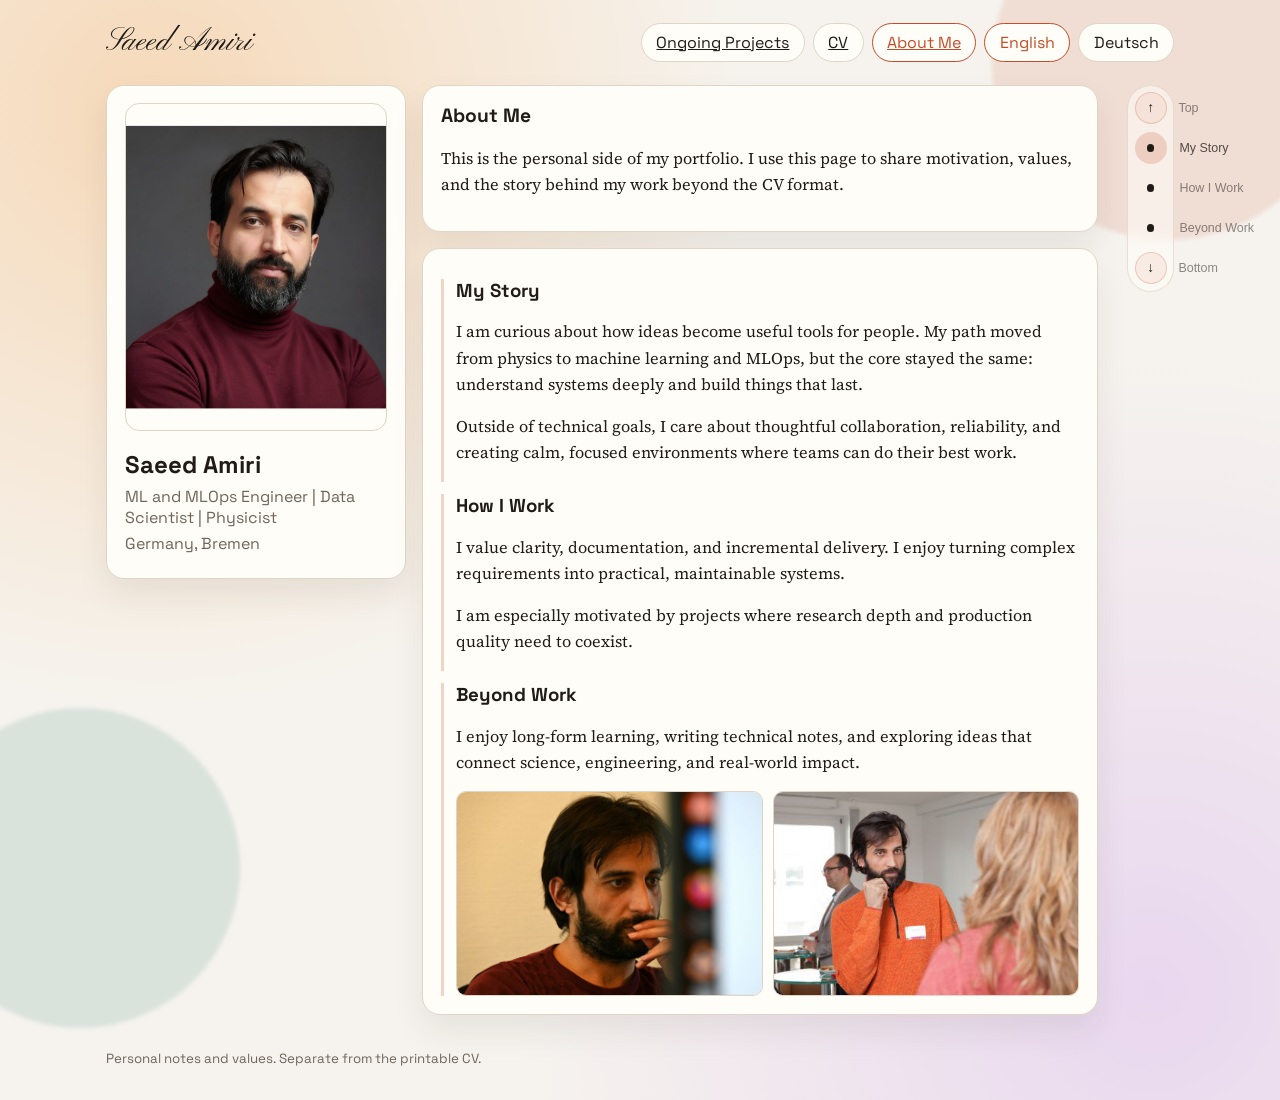
==== pages/about.html @ bfc301a3 "update all the details" ====
<!doctype html>
<html lang="en">
  <head>
    <meta charset="UTF-8" />
    <meta name="viewport" content="width=device-width, initial-scale=1.0" />
    <meta name="description" content="Personal About page for Saeed Amiri portfolio." />
    <title>Saeed Amiri | About Me</title>
    <link rel="preconnect" href="https://fonts.googleapis.com" />
    <link rel="preconnect" href="https://fonts.gstatic.com" crossorigin />
    <link
      href="https://fonts.googleapis.com/css2?family=Pinyon+Script&family=Space+Grotesk:wght@400;500;700&family=Source+Serif+4:opsz,wght@8..60,400;8..60,600&display=swap"
      rel="stylesheet"
    />
    <link rel="stylesheet" href="../styles/main.css?v=20260406-1" />
    <style>
      #brandName {
        font-family: "Pinyon Script", "Brush Script MT", cursive !important;
        font-size: 2rem !important;
        font-weight: 400 !important;
        letter-spacing: 0.01em !important;
      }
    </style>
  </head>
  <body>
    <div class="bg-shape bg-shape-1" aria-hidden="true"></div>
    <div class="bg-shape bg-shape-2" aria-hidden="true"></div>

    <header class="topbar">
      <div class="brand" id="brandName">Saeed Amiri</div>
      <nav class="controls" aria-label="Language and actions">
        <a class="chip" href="projects.html">Ongoing Projects</a>
        <a class="chip" href="../index.html">CV</a>
        <a class="chip active" href="about.html" id="aboutTab">About Me</a>
        <button class="chip" id="langEn" type="button">English</button>
        <button class="chip" id="langDe" type="button">Deutsch</button>
      </nav>
    </header>

    <main class="layout">
      <aside class="profile-card reveal">
        <img
          id="aboutProfilePhoto"
          src="../assets/profile-placeholder.svg?v=20260404-1"
          alt="Profile photo"
          class="profile-photo"
        />
        <h1 id="aboutName">Saeed Amiri</h1>
        <p id="aboutHeadline" class="headline"></p>
        <p id="aboutLocation" class="meta"></p>
      </aside>

      <section class="content reveal" id="aboutContentRoot">
        <section class="panel">
          <h2 id="aboutTitle">About Me</h2>
          <p id="aboutIntro"></p>
        </section>

        <section class="panel" id="aboutSections"></section>
      </section>

      <aside class="section-rail" aria-label="About section navigation">
        <ul id="aboutRailList"></ul>
      </aside>
    </main>

    <footer class="footer">
      <small id="aboutFooter"></small>
    </footer>

    <script type="module" src="../scripts/about.js"></script>
  </body>
</html>
---- styles/main.css ----
/* What: Global design tokens. Why: centralize theme values for consistent styling and quick future edits. */
:root {
  --bg: #f6f3ee;
  --paper: #fffdf8;
  --text: #1f1b16;
  --muted: #6f655b;
  --accent: #c44c28;
  --accent-soft: #f2d3c8;
  --line: #dfd4c5;
  --shadow: 0 16px 32px rgba(45, 32, 20, 0.08);
}

/* What: Universal sizing model. Why: keep width/height calculations predictable across all elements. */
* {
  box-sizing: border-box;
}

/* What: Base page look and typography. Why: establish overall visual identity and layered background atmosphere. */
body {
  margin: 0;
  min-height: 100vh;
  color: var(--text);
  font-family: "Space Grotesk", sans-serif;
  background:
    radial-gradient(circle at 12% 10%, #f6d9b9 0%, transparent 40%),
    radial-gradient(circle at 90% 90%, #e9d7ef 0%, transparent 42%),
    var(--bg);
}

/* What: Shared decorative blob behavior. Why: keep background accents fixed and behind content. */
.bg-shape {
  position: fixed;
  border-radius: 999px;
  z-index: -1;
  filter: blur(2px);
}

/* What: Top-right accent blob. Why: add warm visual depth without distracting from content. */
.bg-shape-1 {
  width: 22rem;
  height: 22rem;
  top: -7rem;
  right: -4rem;
  background: rgba(196, 76, 40, 0.13);
}

/* What: Bottom-left accent blob. Why: balance composition and avoid a flat page background. */
.bg-shape-2 {
  width: 20rem;
  height: 20rem;
  bottom: -8rem;
  left: -5rem;
  background: rgba(24, 119, 95, 0.13);
}

/* What: Header container layout. Why: align brand and action controls with consistent max width. */
.topbar {
  max-width: 1100px;
  margin: 1.4rem auto;
  padding: 0 1rem;
  display: flex;
  align-items: center;
  justify-content: space-between;
}

/* What: Brand text emphasis. Why: strengthen personal identity at first glance. */
.brand {
  font-family: "Pinyon Script", "Brush Script MT", cursive;
  font-size: 2rem;
  font-weight: 400;
  letter-spacing: 0.01em;
}

#brandName {
  font-family: "Pinyon Script", "Brush Script MT", cursive !important;
  font-size: 2rem;
  font-weight: 400;
  letter-spacing: 0.01em !important;
}

/* What: Action controls row. Why: keep language and PDF buttons organized and wrap safely on small widths. */
.controls {
  display: flex;
  gap: 0.5rem;
  flex-wrap: wrap;
}

/* What: Base style for pill buttons. Why: provide a clean reusable control component. */
.chip {
  border: 1px solid var(--line);
  background: var(--paper);
  color: var(--text);
  border-radius: 999px;
  padding: 0.5rem 0.9rem;
  cursor: pointer;
  font: inherit;
}

/* What: Active language state. Why: clearly show which locale is currently selected. */
.chip.active {
  border-color: var(--accent);
  color: var(--accent);
}

/* What: Primary call-to-action variant. Why: make PDF button visually stronger than secondary controls. */
.chip.accent {
  background: var(--accent);
  color: #fff;
  border-color: var(--accent);
}

/* What: Main two-column page grid. Why: separate profile sidebar and content for fast scanning. */
.layout {
  max-width: 1100px;
  margin: 0 auto;
  padding: 0 1rem 2rem;
  display: grid;
  grid-template-columns: 300px minmax(0, 1fr) 60px;
  gap: 1rem;
  align-items: start;
}

/* What: Shared card shell for sidebar and sections. Why: enforce one visual system for all panels. */
.profile-card,
.panel {
  background: var(--paper);
  border: 1px solid var(--line);
  border-radius: 18px;
  box-shadow: var(--shadow);
}

/* What: Sidebar profile card behavior. Why: keep key identity/contact info visible while scrolling. */
.profile-card {
  padding: 1.1rem;
  position: sticky;
  top: 1rem;
  height: fit-content;
}

/* What: Profile image sizing and framing. Why: keep portrait clean and aligned with card style. */
.profile-photo {
  width: 100%;
  border-radius: 14px;
  border: 1px solid var(--line);
}

/* What: Main name heading scale. Why: give clear visual priority to the person name. */
h1 {
  margin: 0.8rem 0 0.2rem;
  font-size: 1.5rem;
}

/* What: Section heading scale. Why: keep hierarchy clear between page title and section titles. */
h2 {
  margin: 0;
  font-size: 1.2rem;
}

/* What: Supporting text style for subtitle/location. Why: reduce visual weight of secondary metadata. */
.headline,
.meta {
  margin: 0.35rem 0;
  color: var(--muted);
}

/* What: Contact link styling. Why: keep links readable while preserving a clean card appearance. */
.contact-link {
  display: block;
  margin: 0.45rem 0;
  color: var(--text);
  text-decoration: none;
}

/* What: Hover affordance for links. Why: provide clear interactivity feedback. */
.contact-link:hover {
  text-decoration: underline;
}

/* What: Section stack container. Why: maintain consistent vertical spacing between CV blocks. */
.content {
  display: grid;
  gap: 1rem;
}

/* What: Inner spacing for every panel. Why: keep text readable and balanced within cards. */
.panel {
  padding: 1.1rem;
}

/* What: Section heading layout helper. Why: align title with detail trigger button for popup actions. */
.section-heading-row {
  display: flex;
  align-items: center;
  justify-content: space-between;
  gap: 0.6rem;
}

/* What: Small detail-action button. Why: open richer section context without crowding the main section body. */
.detail-trigger {
  border: 1px solid var(--line);
  background: #fff;
  border-radius: 999px;
  padding: 0.25rem 0.6rem;
  color: var(--muted);
  font: inherit;
  font-size: 0.82rem;
  cursor: pointer;
}

.detail-trigger:hover {
  border-color: var(--accent);
  color: var(--accent);
}

/* What: Body text typography rules. Why: improve long-text readability with serif and line height. */
.panel p,
.timeline p {
  font-family: "Source Serif 4", serif;
  font-size: 1.02rem;
  line-height: 1.6;
}

#bioText {
  text-align: justify;
}

/* What: Horizontal group for featured links. Why: keep key links compact and responsive. */
.quick-links {
  display: flex;
  flex-wrap: wrap;
  gap: 0.7rem;
  margin-top: 0.8rem;
}

/* What: Visual style for thesis/MLOps links. Why: make important links distinct from plain text. */
.action-link {
  text-decoration: none;
  color: var(--accent);
  border: 1px solid var(--accent-soft);
  background: #fff;
  border-radius: 12px;
  padding: 0.55rem 0.8rem;
}

/* What: Timeline container spacing. Why: structure experience/education entries with consistent rhythm. */
.timeline {
  display: grid;
  gap: 0.8rem;
  margin-top: 0.8rem;
}

/* What: Individual timeline item marker. Why: create a simple visual timeline cue. */
.timeline-item {
  border-left: 3px solid var(--accent-soft);
  padding-left: 0.8rem;
}

/* What: Timeline item heading reset. Why: prevent default margins from breaking card spacing. */
.timeline-item h3 {
  margin: 0;
}

.timeline-role,
.timeline-org {
  display: block;
  font-size: calc(1em - 4px);
}

.timeline-org {
  font-weight: 500;
}

.timeline-heading-row {
  display: flex;
  align-items: center;
  justify-content: space-between;
  gap: 0.6rem;
}

/* What: Timeline period text style. Why: keep dates readable but visually secondary. */
.timeline-item .period {
  font-size: 0.9rem;
  color: var(--muted);
}

/* What: Responsive certifications grid. Why: adapt card count to available width automatically. */
.cert-grid {
  display: grid;
  grid-template-columns: repeat(auto-fit, minmax(180px, 1fr));
  gap: 0.8rem;
  margin-top: 0.8rem;
}

/* What: Certification card shell. Why: frame each certificate preview consistently. */
.cert-card {
  border: 1px solid var(--line);
  border-radius: 12px;
  overflow: hidden;
  background: #fff;
}

/* What: Certificate image constraints. Why: keep grid uniform and avoid layout shift. */
.cert-card img {
  width: 100%;
  height: 130px;
  object-fit: cover;
  display: block;
}

/* What: Certificate link text area. Why: make title/click target easy to use. */
.cert-card a {
  display: block;
  padding: 0.65rem;
  text-decoration: none;
  color: var(--text);
}

/* What: Skills chip layout. Why: make skills compact and clickable for evidence drill-down. */
.skills-list {
  display: flex;
  flex-wrap: wrap;
  gap: 0.55rem;
  margin-top: 0.8rem;
}

.skills-cv-list {
  display: grid;
  gap: 0.75rem;
  width: 100%;
}

.skills-cv-row {
  border-left: 3px solid var(--accent-soft);
  padding-left: 0.75rem;
}

.skills-cv-title {
  margin: 0;
  font-size: 0.98rem;
}

.skills-cv-text {
  margin: 0.25rem 0 0;
}

.skill-chip {
  border: 1px solid var(--line);
  background: #fff;
  color: var(--text);
  border-radius: 999px;
  padding: 0.45rem 0.75rem;
  font: inherit;
  cursor: pointer;
}

.skill-chip:hover {
  border-color: var(--accent);
  color: var(--accent);
}

/* What: Right-side section rail container. Why: provide always-available section shortcuts with soft visual presence. */
.section-rail {
  grid-column: 3;
  grid-row: 1;
  position: sticky;
  top: 1rem;
  align-self: start;
  justify-self: end;
}

.section-rail ul {
  list-style: none;
  margin: 0;
  padding: 0.4rem;
  display: grid;
  gap: 0.5rem;
  border: 1px solid rgba(223, 212, 197, 0.7);
  border-radius: 999px;
  background: rgba(255, 253, 248, 0.55);
  -webkit-backdrop-filter: blur(6px);
  backdrop-filter: blur(6px);
}

.rail-link {
  border: 0;
  background: transparent;
  color: var(--text);
  cursor: pointer;
  position: relative;
  display: grid;
  place-items: center;
  width: 2rem;
  height: 2rem;
  overflow: visible;
  border-radius: 999px;
  transition: opacity 180ms ease, background-color 180ms ease, transform 180ms ease;
}

.rail-link:hover {
  background: rgba(196, 76, 40, 0.14);
  transform: translateX(-1px);
}

.rail-link.active {
  background: rgba(196, 76, 40, 0.2);
}

.rail-dot {
  width: 0.46rem;
  height: 0.46rem;
  border-radius: 999px;
  background: currentColor;
}

.rail-glyph {
  font-size: 0.85rem;
  line-height: 1;
  font-weight: 700;
}

.rail-link-edge {
  border: 1px solid rgba(196, 76, 40, 0.22);
  background: rgba(196, 76, 40, 0.08);
}

.rail-label {
  position: absolute;
  left: calc(100% + 0.55rem);
  top: 50%;
  transform: translateY(-50%);
  white-space: nowrap;
  font-size: 0.78rem;
  color: var(--text);
  background: transparent;
  border-radius: 999px;
  padding: 0.1rem 0.25rem;
  opacity: 0.5;
  visibility: visible;
  pointer-events: auto;
  cursor: pointer;
  transition: opacity 150ms ease, transform 150ms ease;
}

.rail-link.active .rail-label {
  opacity: 0.75;
}

.rail-link:hover .rail-label,
.rail-link:focus-visible .rail-label {
  opacity: 1;
  transform: translateY(-50%);
}

/* What: Shared hidden utility. Why: toggle modal visibility without DOM removal. */
.hidden {
  display: none;
}

/* What: Backdrop for detail modal. Why: focus user attention on deep-dive content. */
.modal-backdrop {
  position: fixed;
  inset: 0;
  z-index: 20;
  background: rgba(20, 16, 12, 0.45);
  display: grid;
  place-items: center;
  padding: 1rem;
}

.modal-backdrop.hidden {
  display: none;
}

.detail-modal {
  width: min(980px, 100%);
  max-height: 92vh;
  overflow: auto;
  background: var(--paper);
  border: 1px solid var(--line);
  border-radius: 16px;
  box-shadow: var(--shadow);
  padding: 1rem;
  position: relative;
}

.modal-close {
  position: absolute;
  top: 0.8rem;
  right: 0.8rem;
  border: 1px solid var(--line);
  background: #fff;
  color: var(--muted);
  border-radius: 999px;
  width: 2rem;
  height: 2rem;
  cursor: pointer;
}

.modal-close:hover {
  color: var(--accent);
  border-color: var(--accent);
}

#detailModalTitle {
  margin: 0 2.2rem 0.7rem 0;
}

/* A modal image gives a user the ability to display a larger version of an image */
.modal-images {
  display: grid;
  grid-template-columns: repeat(auto-fit, minmax(220px, 1fr));
  gap: 0.65rem;
  margin-top: 0.9rem;
}

.modal-images img {
  width: 100%;
  height: auto;
  max-height: 30vh;
  object-fit: contain;
  border-radius: 10px;
  border: 1px solid var(--line);
  display: block;
  cursor: zoom-in;
}

.image-lightbox-backdrop {
  position: fixed;
  inset: 0;
  z-index: 30;
  background: rgba(12, 10, 8, 0.78);
  display: grid;
  place-items: center;
  padding: 1rem;
}

.image-lightbox-backdrop.hidden {
  display: none;
}

.image-lightbox {
  position: relative;
  width: min(1200px, 96vw);
  max-height: 92vh;
  display: grid;
  place-items: center;
}

.image-lightbox-caption {
  position: absolute;
  left: 0;
  right: 3.2rem;
  bottom: calc(100% + 0.45rem);
  margin: 0;
  padding: 0.42rem 0.65rem;
  text-align: center;
  border-radius: 10px;
  background: rgba(12, 10, 8, 0.66);
  color: #fff;
  font-size: 0.98rem;
  line-height: 1.35;
  z-index: 1;
  pointer-events: none;
}

.image-lightbox img {
  max-width: 100%;
  max-height: 90vh;
  width: auto;
  height: auto;
  object-fit: contain;
  border-radius: 12px;
  border: 1px solid rgba(255, 255, 255, 0.28);
  background: rgba(0, 0, 0, 0.2);
}

.image-lightbox-close {
  position: absolute;
  top: 0.55rem;
  right: 0.55rem;
  border: 1px solid rgba(255, 255, 255, 0.45);
  background: rgba(12, 10, 8, 0.8);
  color: #fff;
  border-radius: 999px;
  width: 2rem;
  height: 2rem;
  cursor: pointer;
}

.image-lightbox-close:hover {
  border-color: #fff;
}

.modal-links {
  display: grid;
  gap: 0.45rem;
  margin-top: 0.9rem;
}

.modal-links a {
  color: var(--accent);
  text-decoration: none;
}

.modal-links a:hover {
  text-decoration: underline;
}

.modal-body {
  margin-top: 0.75rem;
  display: grid;
  gap: 0.5rem;
}

.modal-body p {
  margin: 0;
}

/* What: Footer width and tone. Why: align with page grid while keeping low emphasis. */
.footer {
  max-width: 1100px;
  margin: 0 auto 2rem;
  padding: 0 1rem;
  color: var(--muted);
}

/* What: Entry animation hook. Why: add subtle perceived polish during page load. */
.reveal {
  animation: revealUp 540ms ease both;
}

/* What: Upward fade keyframes. Why: provide gentle motion without being distracting. */
@keyframes revealUp {
  from {
    opacity: 0;
    transform: translateY(16px);
  }
  to {
    opacity: 1;
    transform: translateY(0);
  }
}

/* What: Tablet/mobile layout adjustments. Why: collapse to one column for narrow screens. */
@media (max-width: 900px) {
  /* What: Single-column content flow. Why: improve readability and avoid cramped sidebars on mobile. */
  .layout {
    grid-template-columns: 1fr;
  }

  /* What: Disable sticky sidebar on small screens. Why: prevent awkward scroll behavior on mobile. */
  .profile-card {
    position: static;
  }

  .section-rail {
    display: none;
  }
}

/* What: Print-specific styles for PDF export. Why: produce a clean CV document without UI chrome. */
@media print {
  /* Keep print output visually close to the on-screen design. */
  body {
    background: var(--bg);
    -webkit-print-color-adjust: exact;
    print-color-adjust: exact;
  }

  /* Hide UI/navigation and interactive overlays in print. */
  .bg-shape,
  .topbar,
  .controls,
  .footer,
  .section-rail,
  .detail-trigger,
  .modal-backdrop,
  .image-lightbox-backdrop {
    display: none;
  }

  /* Use a compact two-column print layout to keep profile and first sections on page one. */
  .layout {
    grid-template-columns: 220px minmax(0, 1fr);
    max-width: none;
    padding: 0;
    gap: 0.6rem;
    align-items: start;
  }

  .profile-card {
    position: static;
    top: auto;
    padding: 0.75rem;
    break-inside: avoid;
  }

  .profile-photo {
    max-height: 180px;
    width: 100%;
    object-fit: cover;
  }

  .content {
    gap: 0.6rem;
  }

  .panel {
    break-inside: auto;
  }

  .timeline-item {
    break-inside: avoid;
  }

  /* Remove certifications from print output. */
  #certSection {
    display: none;
  }
}
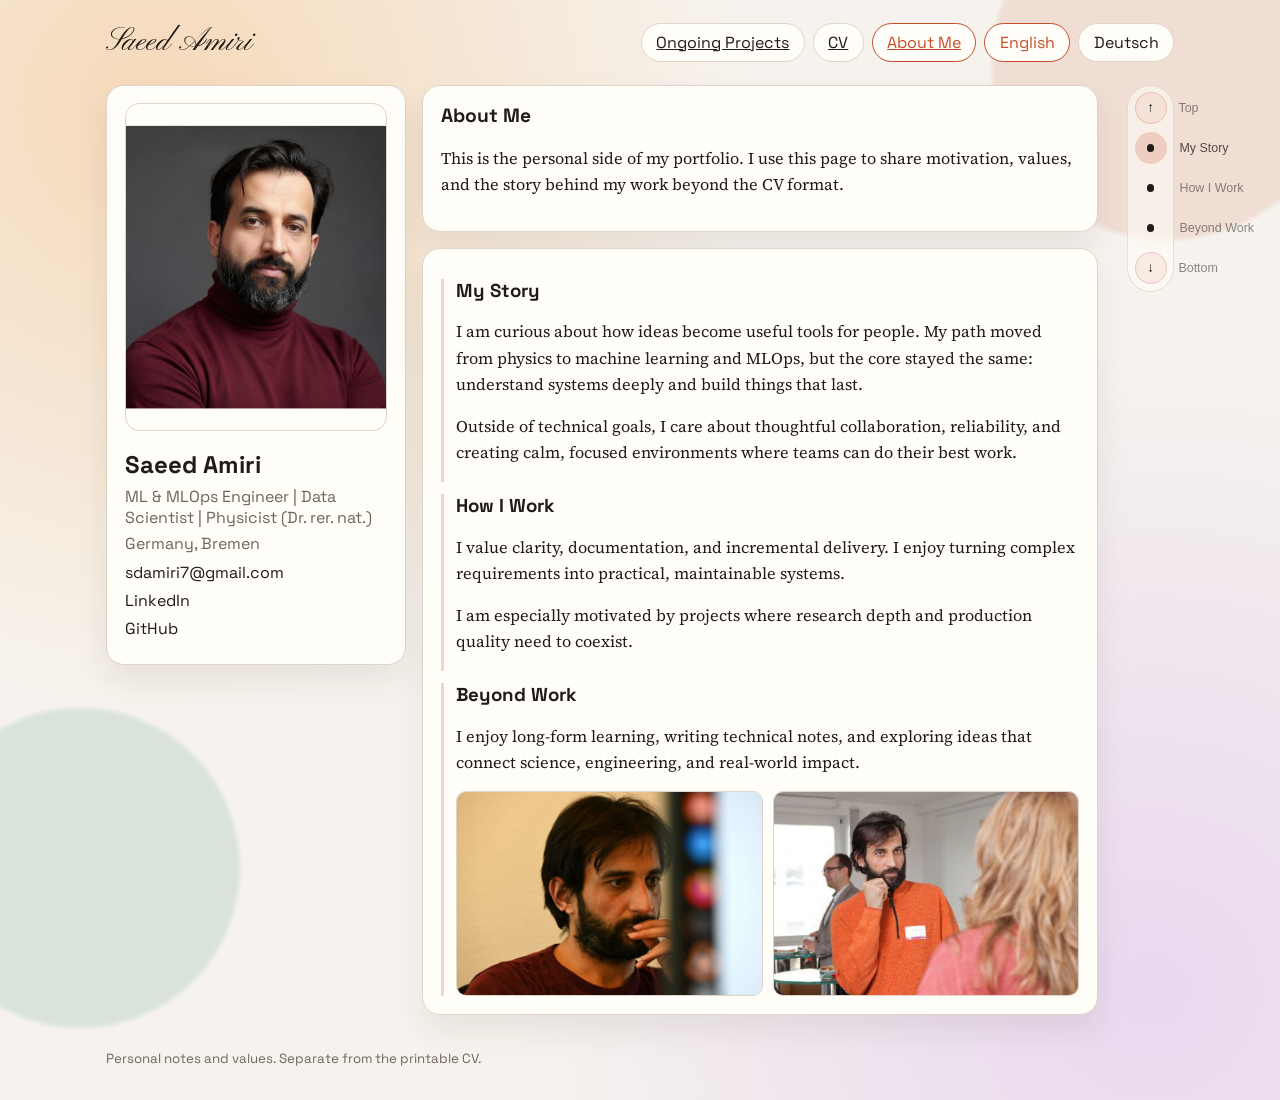
==== commit c1cec35d: "unify the titles and links" ====
--- a/pages/about.html
+++ b/pages/about.html
@@ -47,6 +47,9 @@
         <h1 id="aboutName">Saeed Amiri</h1>
         <p id="aboutHeadline" class="headline"></p>
         <p id="aboutLocation" class="meta"></p>
+        <a id="aboutContactEmail" class="contact-link" href="#">email@example.com</a>
+        <a id="aboutLinkedin" class="contact-link" href="#" target="_blank" rel="noopener noreferrer">LinkedIn</a>
+        <a id="aboutGithub" class="contact-link" href="#" target="_blank" rel="noopener noreferrer">GitHub</a>
       </aside>
 
       <section class="content reveal" id="aboutContentRoot">
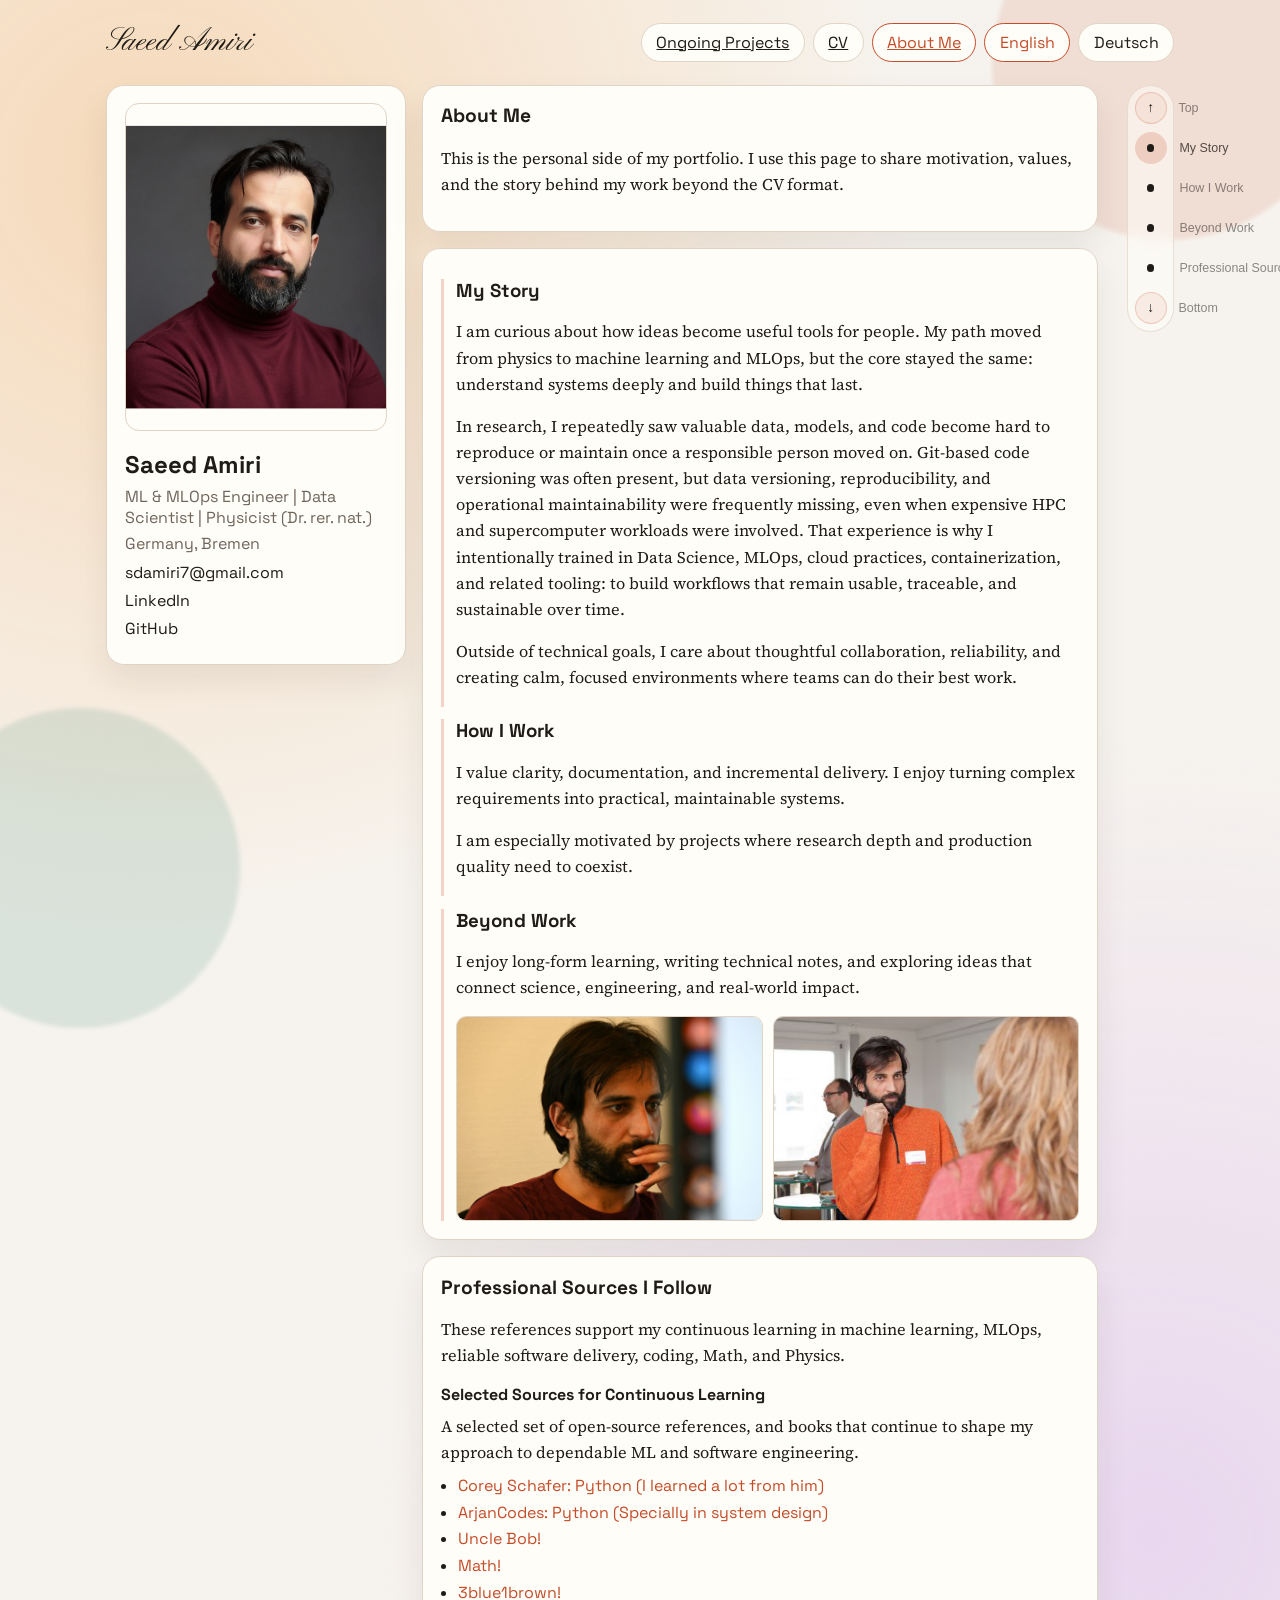
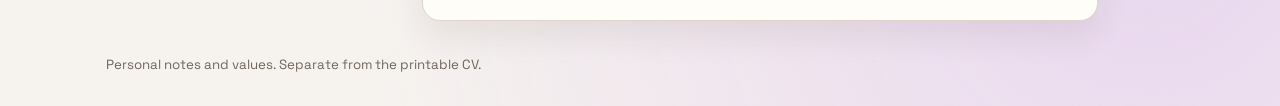
==== commit 7a4febf3: "add some of the sources" ====
--- a/pages/about.html
+++ b/pages/about.html
@@ -59,6 +59,12 @@
         </section>
 
         <section class="panel" id="aboutSections"></section>
+
+        <section class="panel" id="aboutResourcesPanel" hidden>
+          <h2 id="aboutResourcesTitle"></h2>
+          <p id="aboutResourcesIntro"></p>
+          <div id="aboutResourcesContent"></div>
+        </section>
       </section>
 
       <aside class="section-rail" aria-label="About section navigation">
--- a/styles/main.css
+++ b/styles/main.css
@@ -522,6 +522,39 @@
   border: 1px solid var(--line);
   display: block;
   cursor: zoom-in;
+}
+
+.about-resource-block {
+  margin-top: 1rem;
+}
+
+.about-resource-block h4 {
+  margin: 0;
+  font-size: 1rem;
+}
+
+.about-resource-block p {
+  margin: 0.45rem 0 0;
+}
+
+.about-resource-list {
+  margin: 0.65rem 0 0;
+  padding-left: 1.1rem;
+  display: grid;
+  gap: 0.35rem;
+}
+
+.about-resource-list a {
+  color: var(--accent);
+  text-decoration: none;
+}
+
+.about-resource-list a:hover {
+  text-decoration: underline;
+}
+
+.about-resource-note {
+  color: var(--muted);
 }
 
 .image-lightbox-backdrop {
@@ -616,6 +649,43 @@
   margin: 0;
 }
 
+.modal-tabs {
+  margin-top: 0.9rem;
+}
+
+.modal-tab-list {
+  display: flex;
+  flex-wrap: wrap;
+  gap: 0.5rem;
+  margin-bottom: 0.7rem;
+}
+
+.modal-tab-button {
+  border: 1px solid var(--line);
+  background: #fff;
+  color: var(--muted);
+  border-radius: 999px;
+  padding: 0.35rem 0.7rem;
+  font: inherit;
+  cursor: pointer;
+}
+
+.modal-tab-button[aria-selected="true"] {
+  border-color: var(--accent);
+  color: var(--accent);
+  background: color-mix(in srgb, var(--accent) 8%, #fff);
+}
+
+.modal-tab-button:focus-visible {
+  outline: 2px solid var(--accent-soft);
+  outline-offset: 2px;
+}
+
+.modal-tab-panel {
+  border-top: 1px solid var(--line);
+  padding-top: 0.25rem;
+}
+
 /* What: Footer width and tone. Why: align with page grid while keeping low emphasis. */
 .footer {
   max-width: 1100px;
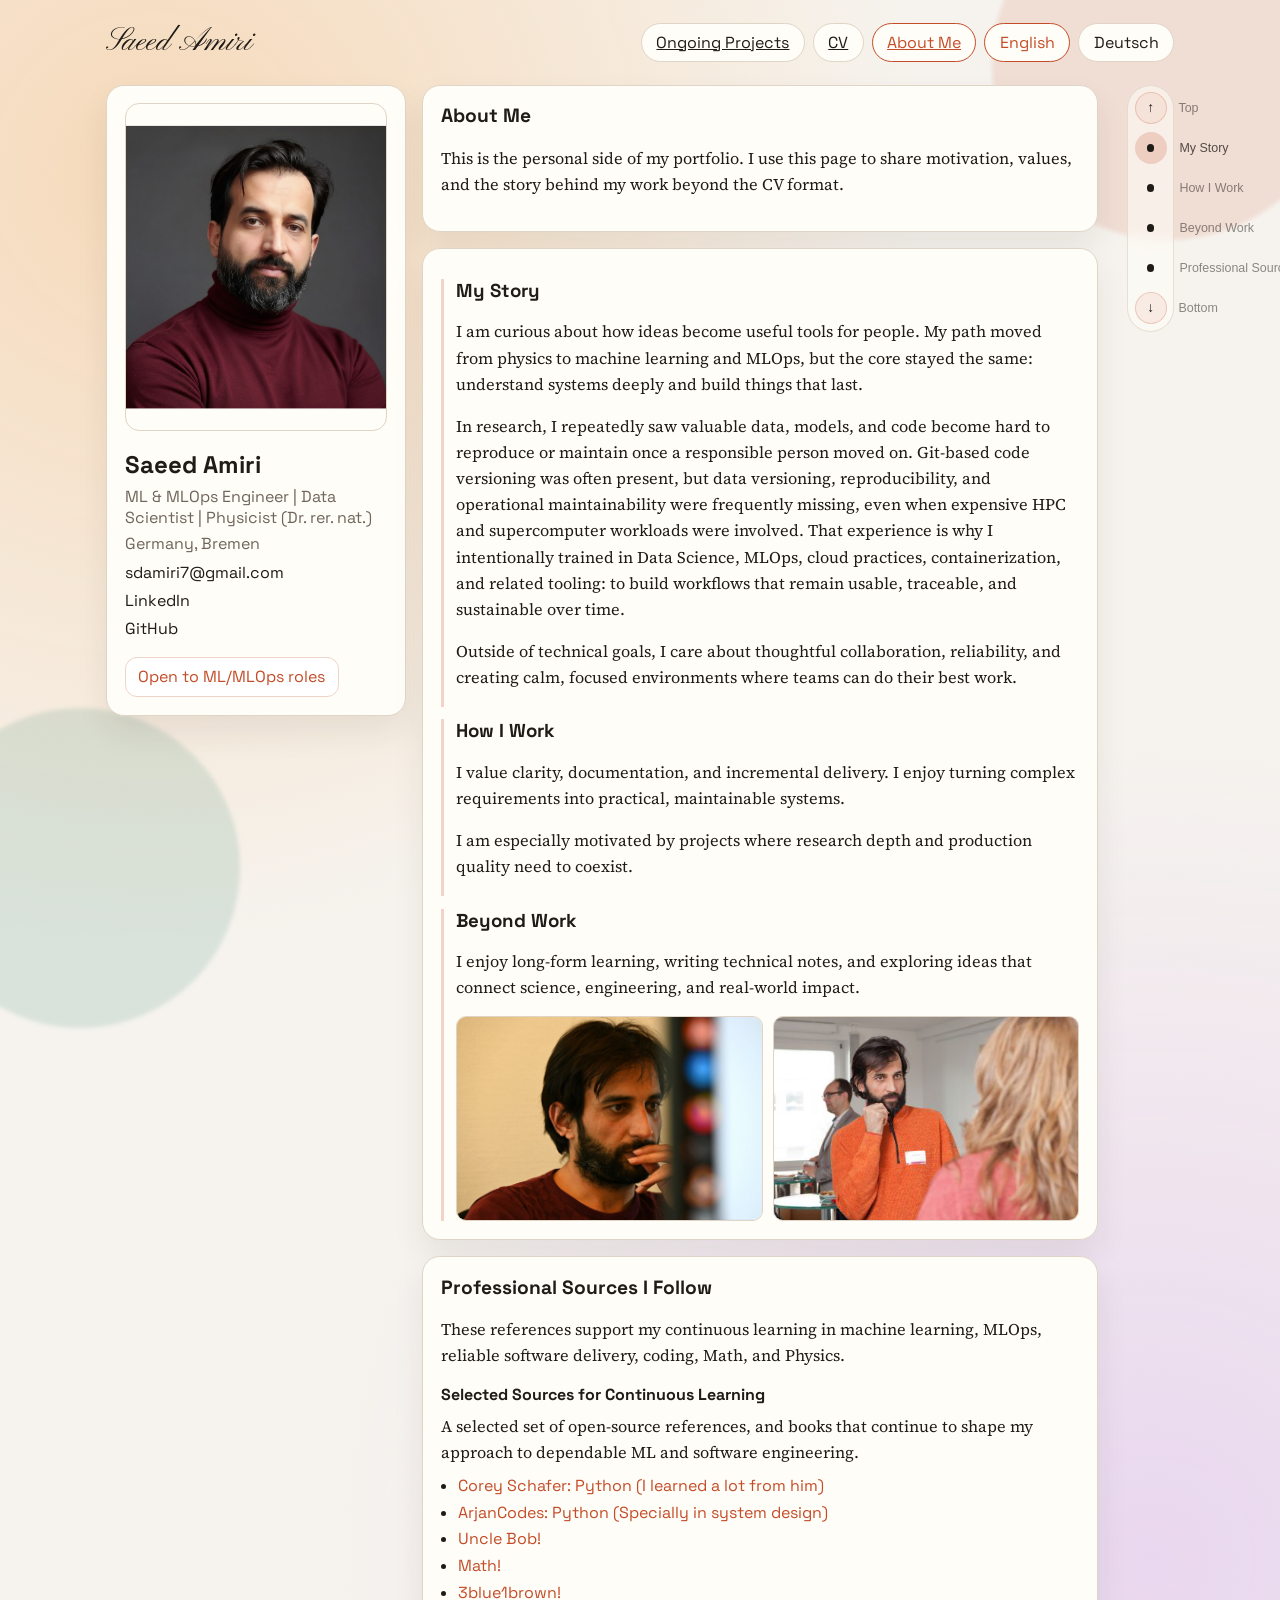
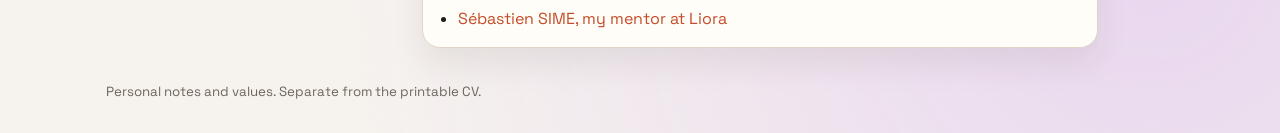
==== commit 63b49f76: "Polish portfolio content, CTA modals, and bilingual updates" ====
--- a/pages/about.html
+++ b/pages/about.html
@@ -50,6 +50,7 @@
         <a id="aboutContactEmail" class="contact-link" href="#">email@example.com</a>
         <a id="aboutLinkedin" class="contact-link" href="#" target="_blank" rel="noopener noreferrer">LinkedIn</a>
         <a id="aboutGithub" class="contact-link" href="#" target="_blank" rel="noopener noreferrer">GitHub</a>
+        <a id="aboutOpenToWorkLink" class="action-link profile-cta" href="mailto:sdamiri7@gmail.com?subject=ML%2FMLOps%20Role%20Opportunity">Open to ML/MLOps roles</a>
       </aside>
 
       <section class="content reveal" id="aboutContentRoot">
@@ -76,6 +77,22 @@
       <small id="aboutFooter"></small>
     </footer>
 
+    <div class="modal-backdrop hidden" id="detailModalBackdrop" aria-hidden="true">
+      <div class="detail-modal" id="detailModal" role="dialog" aria-modal="true" aria-labelledby="detailModalTitle">
+        <button class="modal-close" id="detailModalClose" type="button" aria-label="Close detail view">x</button>
+        <h3 id="detailModalTitle"></h3>
+        <div id="detailModalContent"></div>
+      </div>
+    </div>
+
+    <div class="image-lightbox-backdrop hidden" id="imageLightboxBackdrop" aria-hidden="true">
+      <div class="image-lightbox" id="imageLightbox" role="dialog" aria-modal="true" aria-label="Expanded image view">
+        <p class="image-lightbox-caption hidden" id="imageLightboxCaption"></p>
+        <button class="image-lightbox-close" id="imageLightboxClose" type="button" aria-label="Close image view">x</button>
+        <img id="imageLightboxImg" src="" alt="Expanded detail image" />
+      </div>
+    </div>
+
     <script type="module" src="../scripts/about.js"></script>
   </body>
 </html>
--- a/styles/main.css
+++ b/styles/main.css
@@ -221,7 +221,7 @@
 }
 
 #bioText {
-  text-align: justify;
+  text-align: left;
 }
 
 /* What: Horizontal group for featured links. Why: keep key links compact and responsive. */
@@ -240,6 +240,11 @@
   background: #fff;
   border-radius: 12px;
   padding: 0.55rem 0.8rem;
+}
+
+.profile-cta {
+  display: inline-flex;
+  margin-top: 0.65rem;
 }
 
 /* What: Timeline container spacing. Why: structure experience/education entries with consistent rhythm. */
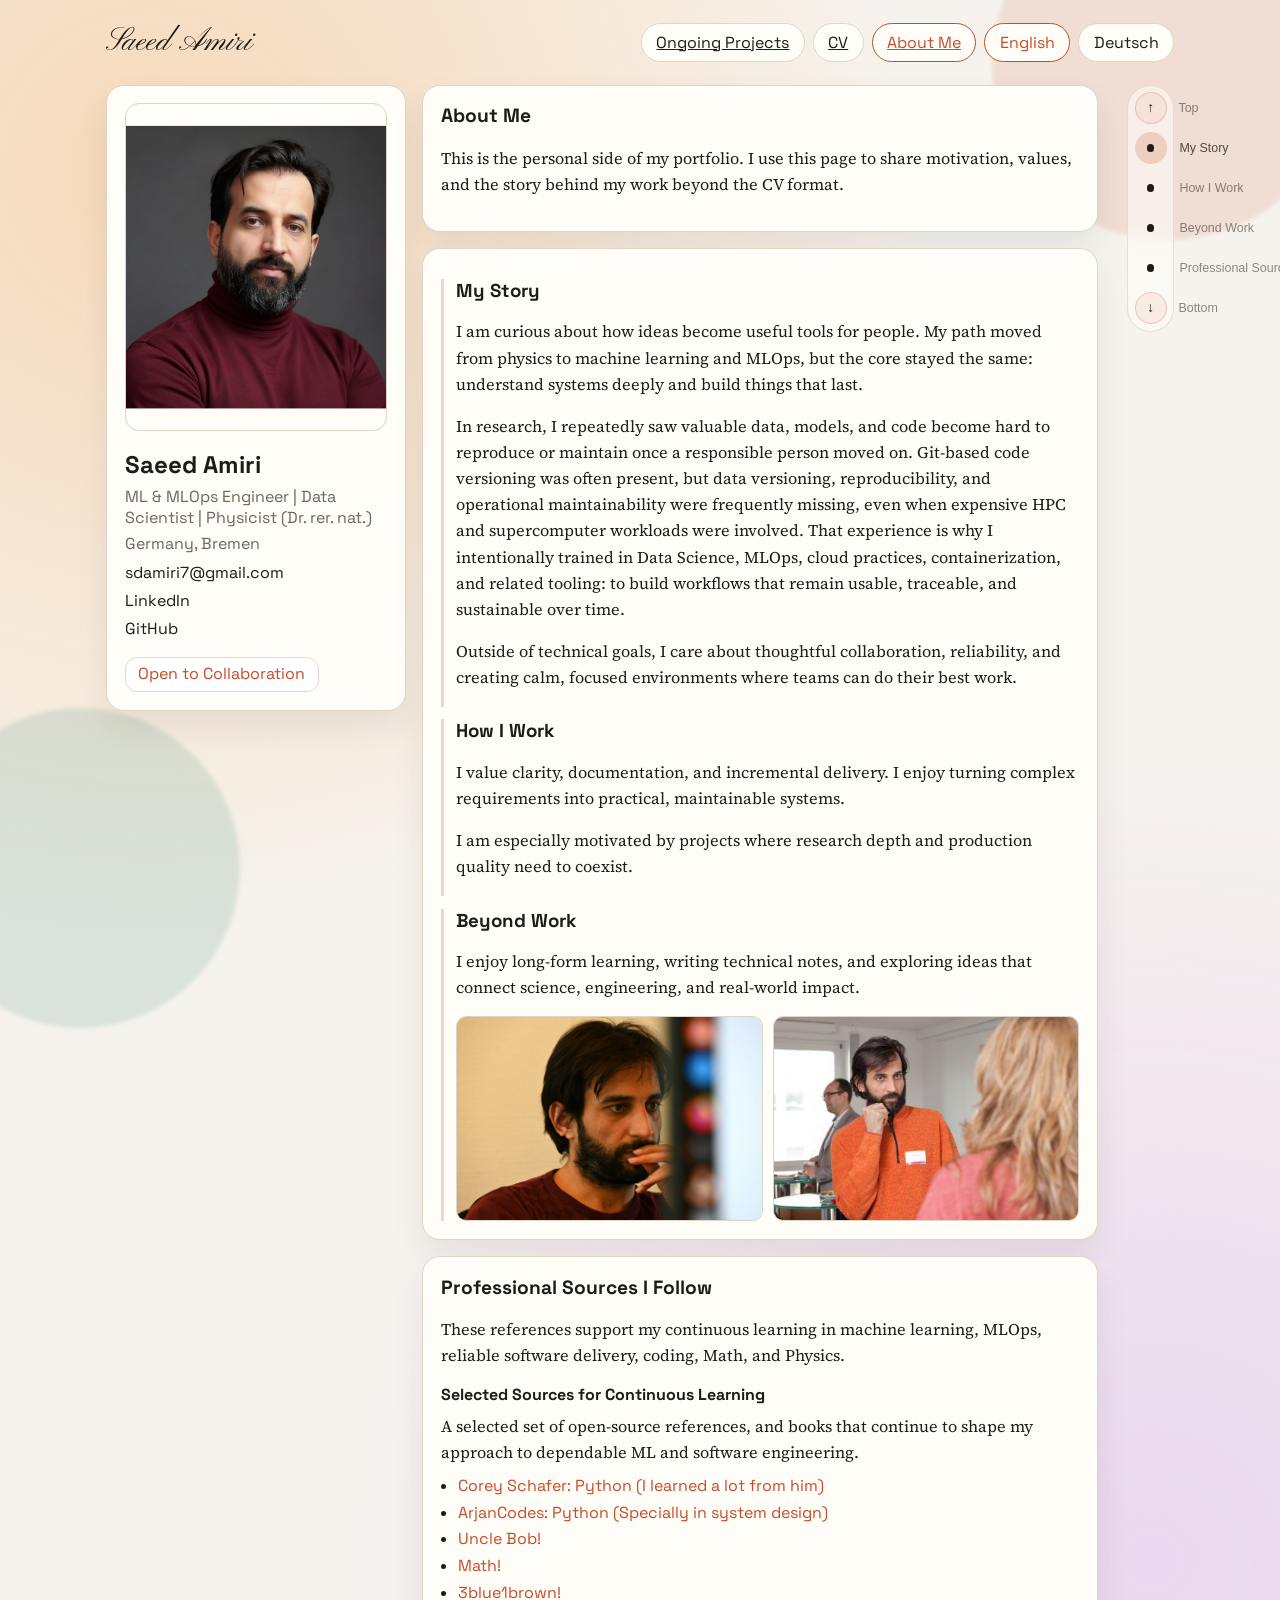
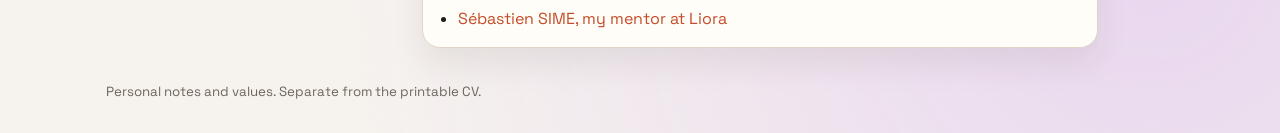
==== commit 5fc495b9: "update Certificates" ====
--- a/pages/about.html
+++ b/pages/about.html
@@ -50,7 +50,7 @@
         <a id="aboutContactEmail" class="contact-link" href="#">email@example.com</a>
         <a id="aboutLinkedin" class="contact-link" href="#" target="_blank" rel="noopener noreferrer">LinkedIn</a>
         <a id="aboutGithub" class="contact-link" href="#" target="_blank" rel="noopener noreferrer">GitHub</a>
-        <a id="aboutOpenToWorkLink" class="action-link profile-cta" href="mailto:sdamiri7@gmail.com?subject=ML%2FMLOps%20Role%20Opportunity">Open to ML/MLOps roles</a>
+        <a id="aboutOpenToWorkLink" class="action-link profile-cta" href="mailto:sdamiri7@gmail.com?subject=Collaboration%20Opportunity">Open to Collaboration</a>
       </aside>
 
       <section class="content reveal" id="aboutContentRoot">
--- a/styles/main.css
+++ b/styles/main.css
@@ -240,6 +240,9 @@
   background: #fff;
   border-radius: 12px;
   padding: 0.55rem 0.8rem;
+  font: inherit;
+  line-height: 1;
+  cursor: pointer;
 }
 
 .profile-cta {
@@ -302,6 +305,15 @@
   border-radius: 12px;
   overflow: hidden;
   background: #fff;
+}
+
+.cert-image-trigger {
+  display: block;
+  width: 100%;
+  border: 0;
+  padding: 0;
+  background: transparent;
+  cursor: pointer;
 }
 
 /* What: Certificate image constraints. Why: keep grid uniform and avoid layout shift. */
@@ -312,11 +324,10 @@
   display: block;
 }
 
-/* What: Certificate link text area. Why: make title/click target easy to use. */
-.cert-card a {
-  display: block;
+/* What: Certificate title area. Why: keep labels readable without adding navigation confusion. */
+.cert-title {
+  margin: 0;
   padding: 0.65rem;
-  text-decoration: none;
   color: var(--text);
 }
 
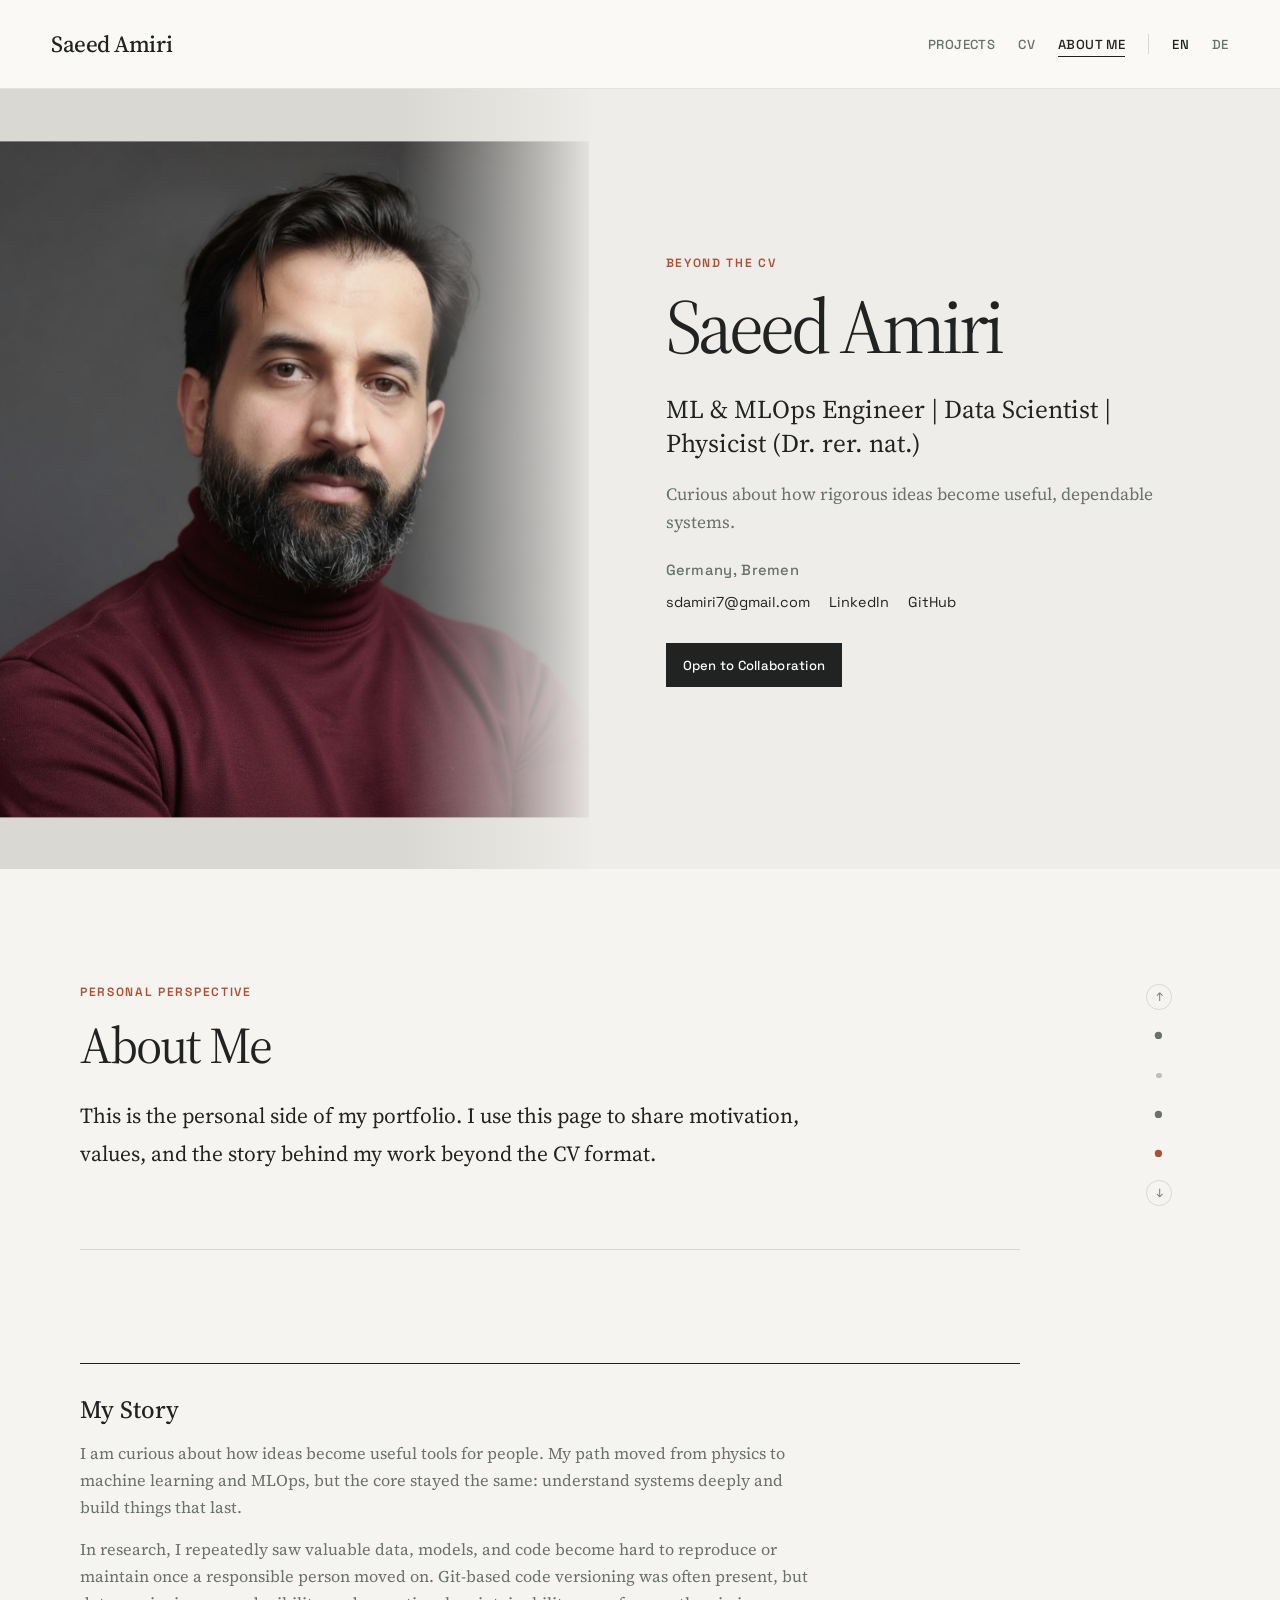
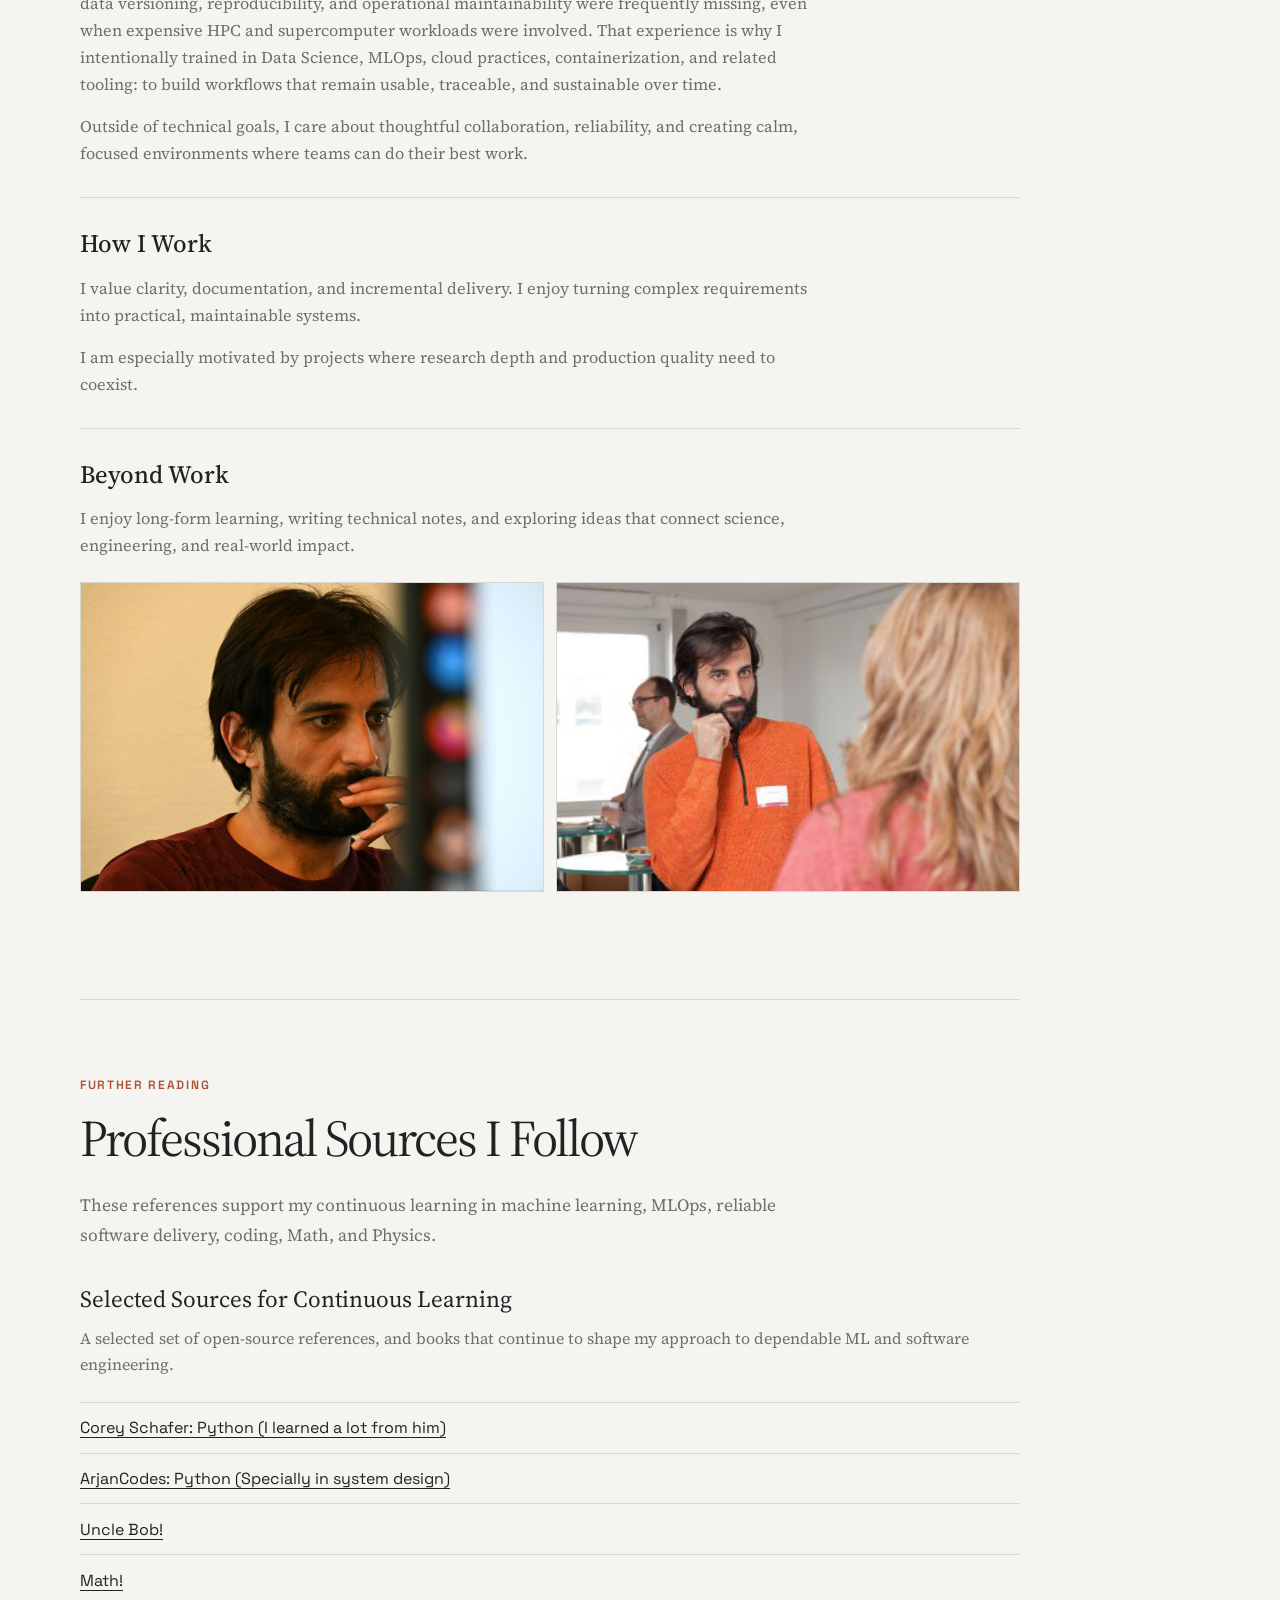
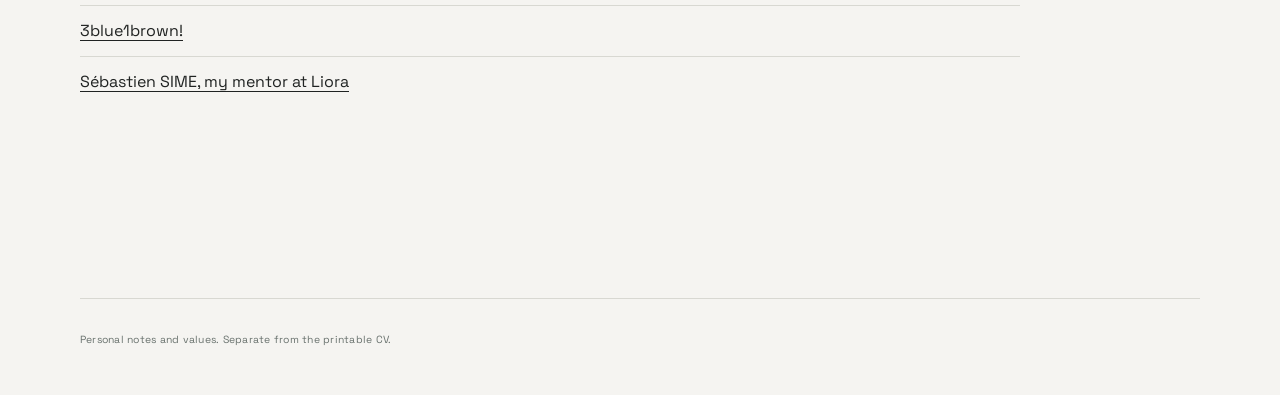
==== commit 58a47e66: "second version" ====
--- a/pages/about.html
+++ b/pages/about.html
@@ -8,69 +8,75 @@
     <link rel="preconnect" href="https://fonts.googleapis.com" />
     <link rel="preconnect" href="https://fonts.gstatic.com" crossorigin />
     <link
-      href="https://fonts.googleapis.com/css2?family=Pinyon+Script&family=Space+Grotesk:wght@400;500;700&family=Source+Serif+4:opsz,wght@8..60,400;8..60,600&display=swap"
+      href="https://fonts.googleapis.com/css2?family=Space+Grotesk:wght@400;500;600;700&family=Source+Serif+4:opsz,wght@8..60,400;8..60,500;8..60,600&display=swap"
       rel="stylesheet"
     />
-    <link rel="stylesheet" href="../styles/main.css?v=20260406-1" />
-    <style>
-      #brandName {
-        font-family: "Pinyon Script", "Brush Script MT", cursive !important;
-        font-size: 2rem !important;
-        font-weight: 400 !important;
-        letter-spacing: 0.01em !important;
-      }
-    </style>
+    <link rel="stylesheet" href="../styles/main.css?v=20261118-1" />
   </head>
-  <body>
-    <div class="bg-shape bg-shape-1" aria-hidden="true"></div>
-    <div class="bg-shape bg-shape-2" aria-hidden="true"></div>
-
-    <header class="topbar">
-      <div class="brand" id="brandName">Saeed Amiri</div>
-      <nav class="controls" aria-label="Language and actions">
-        <a class="chip" href="projects.html">Ongoing Projects</a>
-        <a class="chip" href="../index.html">CV</a>
-        <a class="chip active" href="about.html" id="aboutTab">About Me</a>
-        <button class="chip" id="langEn" type="button">English</button>
-        <button class="chip" id="langDe" type="button">Deutsch</button>
-      </nav>
+  <body class="page-about">
+    <header class="site-header">
+      <div class="topbar">
+        <a class="brand" id="brandName" href="../index.html">Saeed Amiri</a>
+        <nav class="controls" aria-label="Primary navigation">
+          <a href="projects.html">Projects</a>
+          <a href="../index.html">CV</a>
+          <a class="active" href="about.html" id="aboutTab">About Me</a>
+          <span class="nav-divider" aria-hidden="true"></span>
+          <button id="langEn" type="button" aria-label="Switch to English">EN</button>
+          <button id="langDe" type="button" aria-label="Switch to German">DE</button>
+        </nav>
+      </div>
     </header>
 
-    <main class="layout">
-      <aside class="profile-card reveal">
-        <img
-          id="aboutProfilePhoto"
-          src="../assets/profile-placeholder.svg?v=20260404-1"
-          alt="Profile photo"
-          class="profile-photo"
-        />
-        <h1 id="aboutName">Saeed Amiri</h1>
-        <p id="aboutHeadline" class="headline"></p>
-        <p id="aboutLocation" class="meta"></p>
-        <a id="aboutContactEmail" class="contact-link" href="#">email@example.com</a>
-        <a id="aboutLinkedin" class="contact-link" href="#" target="_blank" rel="noopener noreferrer">LinkedIn</a>
-        <a id="aboutGithub" class="contact-link" href="#" target="_blank" rel="noopener noreferrer">GitHub</a>
-        <a id="aboutOpenToWorkLink" class="action-link profile-cta" href="mailto:sdamiri7@gmail.com?subject=Collaboration%20Opportunity">Open to Collaboration</a>
-      </aside>
+    <main>
+      <section class="hero page-hero reveal" aria-labelledby="aboutName">
+        <div class="hero-portrait">
+          <img
+            id="aboutProfilePhoto"
+            src="../assets/profile-placeholder.svg?v=20260404-1"
+            alt="Profile photo"
+            class="profile-photo"
+          />
+        </div>
+        <div class="hero-copy">
+          <p class="eyebrow" id="aboutHeroEyebrow">Beyond the CV</p>
+          <h1 id="aboutName">Saeed Amiri</h1>
+          <p id="aboutHeadline" class="hero-headline"></p>
+          <p class="hero-statement" id="aboutHeroStatement">
+            Curious about how rigorous ideas become useful, dependable systems.
+          </p>
+          <p id="aboutLocation" class="meta"></p>
+          <div class="hero-links">
+            <a id="aboutContactEmail" class="contact-link" href="#">email@example.com</a>
+            <a id="aboutLinkedin" class="contact-link" href="#" target="_blank" rel="noopener noreferrer">LinkedIn</a>
+            <a id="aboutGithub" class="contact-link" href="#" target="_blank" rel="noopener noreferrer">GitHub</a>
+          </div>
+          <a id="aboutOpenToWorkLink" class="action-primary" href="mailto:sdamiri7@gmail.com?subject=Collaboration%20Opportunity">Open to Collaboration</a>
+        </div>
+      </section>
 
-      <section class="content reveal" id="aboutContentRoot">
-        <section class="panel">
-          <h2 id="aboutTitle">About Me</h2>
-          <p id="aboutIntro"></p>
+      <div class="editorial-layout">
+        <section class="content reveal" id="aboutContentRoot">
+          <section class="editorial-section intro-section">
+            <p class="section-kicker" id="aboutIntroKicker">Personal perspective</p>
+            <h2 id="aboutTitle">About Me</h2>
+            <p id="aboutIntro"></p>
+          </section>
+
+          <section class="editorial-section" id="aboutSections"></section>
+
+          <section class="editorial-section" id="aboutResourcesPanel" hidden>
+            <p class="section-kicker" id="aboutResourcesKicker">Further reading</p>
+            <h2 id="aboutResourcesTitle"></h2>
+            <p id="aboutResourcesIntro"></p>
+            <div id="aboutResourcesContent"></div>
+          </section>
         </section>
 
-        <section class="panel" id="aboutSections"></section>
-
-        <section class="panel" id="aboutResourcesPanel" hidden>
-          <h2 id="aboutResourcesTitle"></h2>
-          <p id="aboutResourcesIntro"></p>
-          <div id="aboutResourcesContent"></div>
-        </section>
-      </section>
-
-      <aside class="section-rail" aria-label="About section navigation">
-        <ul id="aboutRailList"></ul>
-      </aside>
+        <aside class="section-rail" aria-label="About section navigation">
+          <ul id="aboutRailList"></ul>
+        </aside>
+      </div>
     </main>
 
     <footer class="footer">
@@ -79,7 +85,7 @@
 
     <div class="modal-backdrop hidden" id="detailModalBackdrop" aria-hidden="true">
       <div class="detail-modal" id="detailModal" role="dialog" aria-modal="true" aria-labelledby="detailModalTitle">
-        <button class="modal-close" id="detailModalClose" type="button" aria-label="Close detail view">x</button>
+        <button class="modal-close" id="detailModalClose" type="button" aria-label="Close detail view">×</button>
         <h3 id="detailModalTitle"></h3>
         <div id="detailModalContent"></div>
       </div>
@@ -88,7 +94,7 @@
     <div class="image-lightbox-backdrop hidden" id="imageLightboxBackdrop" aria-hidden="true">
       <div class="image-lightbox" id="imageLightbox" role="dialog" aria-modal="true" aria-label="Expanded image view">
         <p class="image-lightbox-caption hidden" id="imageLightboxCaption"></p>
-        <button class="image-lightbox-close" id="imageLightboxClose" type="button" aria-label="Close image view">x</button>
+        <button class="image-lightbox-close" id="imageLightboxClose" type="button" aria-label="Close image view">×</button>
         <img id="imageLightboxImg" src="" alt="Expanded detail image" />
       </div>
     </div>
--- a/styles/main.css
+++ b/styles/main.css
@@ -1,725 +1,1041 @@
-/* What: Global design tokens. Why: centralize theme values for consistent styling and quick future edits. */
+/* Shared editorial design tokens */
 :root {
-  --bg: #f6f3ee;
-  --paper: #fffdf8;
-  --text: #1f1b16;
-  --muted: #6f655b;
-  --accent: #c44c28;
-  --accent-soft: #f2d3c8;
-  --line: #dfd4c5;
-  --shadow: 0 16px 32px rgba(45, 32, 20, 0.08);
-}
-
-/* What: Universal sizing model. Why: keep width/height calculations predictable across all elements. */
+  --bg: #f5f4f1;
+  --paper: #faf9f6;
+  --paper-strong: #fff;
+  --text: #202322;
+  --muted: #68716d;
+  --accent: #ad4f32;
+  --accent-dark: #81371f;
+  --accent-soft: #ead8d0;
+  --line: #d8d8d2;
+  --shadow: 0 20px 54px rgba(37, 38, 35, 0.09);
+  --serif: "Source Serif 4", Georgia, serif;
+  --sans: "Space Grotesk", "Helvetica Neue", Arial, sans-serif;
+}
+
 * {
   box-sizing: border-box;
 }
 
-/* What: Base page look and typography. Why: establish overall visual identity and layered background atmosphere. */
+html {
+  scroll-behavior: smooth;
+  scroll-padding-top: 6.5rem;
+}
+
 body {
+  min-height: 100vh;
   margin: 0;
-  min-height: 100vh;
-  color: var(--text);
-  font-family: "Space Grotesk", sans-serif;
-  background:
-    radial-gradient(circle at 12% 10%, #f6d9b9 0%, transparent 40%),
-    radial-gradient(circle at 90% 90%, #e9d7ef 0%, transparent 42%),
-    var(--bg);
-}
-
-/* What: Shared decorative blob behavior. Why: keep background accents fixed and behind content. */
-.bg-shape {
-  position: fixed;
-  border-radius: 999px;
-  z-index: -1;
-  filter: blur(2px);
-}
-
-/* What: Top-right accent blob. Why: add warm visual depth without distracting from content. */
-.bg-shape-1 {
-  width: 22rem;
-  height: 22rem;
-  top: -7rem;
-  right: -4rem;
-  background: rgba(196, 76, 40, 0.13);
-}
-
-/* What: Bottom-left accent blob. Why: balance composition and avoid a flat page background. */
-.bg-shape-2 {
-  width: 20rem;
-  height: 20rem;
-  bottom: -8rem;
-  left: -5rem;
-  background: rgba(24, 119, 95, 0.13);
-}
-
-/* What: Header container layout. Why: align brand and action controls with consistent max width. */
+  color: var(--text);
+  background: var(--bg);
+  font-family: var(--sans);
+  -webkit-font-smoothing: antialiased;
+}
+
+button,
+a {
+  -webkit-tap-highlight-color: transparent;
+}
+
+a {
+  color: inherit;
+}
+
+button,
+input,
+textarea,
+select {
+  font: inherit;
+}
+
+img {
+  max-width: 100%;
+}
+
+::selection {
+  color: #fff;
+  background: var(--accent);
+}
+
+:focus-visible {
+  outline: 2px solid var(--accent);
+  outline-offset: 4px;
+}
+
+.site-header {
+  position: relative;
+  z-index: 10;
+  border-bottom: 1px solid rgba(32, 35, 34, 0.1);
+  background: rgba(250, 249, 246, 0.94);
+}
+
 .topbar {
-  max-width: 1100px;
-  margin: 1.4rem auto;
-  padding: 0 1rem;
   display: flex;
   align-items: center;
   justify-content: space-between;
-}
-
-/* What: Brand text emphasis. Why: strengthen personal identity at first glance. */
+  width: min(1440px, 100%);
+  min-height: 88px;
+  margin: 0 auto;
+  padding: 1rem clamp(1.25rem, 4vw, 4.5rem);
+  gap: 2rem;
+}
+
 .brand {
-  font-family: "Pinyon Script", "Brush Script MT", cursive;
-  font-size: 2rem;
-  font-weight: 400;
-  letter-spacing: 0.01em;
-}
-
-#brandName {
-  font-family: "Pinyon Script", "Brush Script MT", cursive !important;
-  font-size: 2rem;
-  font-weight: 400;
-  letter-spacing: 0.01em !important;
-}
-
-/* What: Action controls row. Why: keep language and PDF buttons organized and wrap safely on small widths. */
+  flex: 0 0 auto;
+  color: var(--text);
+  font-family: var(--serif);
+  font-size: 1.45rem;
+  font-weight: 500;
+  letter-spacing: -0.02em;
+  text-decoration: none;
+}
+
 .controls {
   display: flex;
-  gap: 0.5rem;
+  align-items: center;
+  justify-content: flex-end;
   flex-wrap: wrap;
-}
-
-/* What: Base style for pill buttons. Why: provide a clean reusable control component. */
-.chip {
-  border: 1px solid var(--line);
-  background: var(--paper);
-  color: var(--text);
-  border-radius: 999px;
-  padding: 0.5rem 0.9rem;
+  gap: clamp(0.9rem, 1.8vw, 1.75rem);
+}
+
+.controls a,
+.controls button {
+  padding: 0.25rem 0;
+  border: 0;
+  background: transparent;
+  color: var(--muted);
   cursor: pointer;
-  font: inherit;
-}
-
-/* What: Active language state. Why: clearly show which locale is currently selected. */
-.chip.active {
-  border-color: var(--accent);
+  font-size: 0.82rem;
+  font-weight: 500;
+  letter-spacing: 0.03em;
+  text-decoration: none;
+  text-transform: uppercase;
+}
+
+.controls a:hover,
+.controls a.active,
+.controls button:hover,
+.controls button.active {
+  color: var(--text);
+}
+
+.controls a.active {
+  box-shadow: inset 0 -1px currentColor;
+}
+
+.controls .nav-divider {
+  width: 1px;
+  height: 1.2rem;
+  background: var(--line);
+}
+
+.controls .nav-cta {
+  padding: 0.65rem 0.9rem;
+  border: 1px solid var(--text);
+  color: var(--text);
+}
+
+.controls .nav-cta:hover {
+  background: var(--text);
+  color: #fff;
+}
+
+.hero {
+  position: relative;
+  display: grid;
+  grid-template-columns: minmax(360px, 0.92fr) minmax(430px, 1.08fr);
+  min-height: min(780px, calc(100vh - 88px));
+  overflow: hidden;
+  background: #eeede9;
+}
+
+.hero-portrait {
+  position: relative;
+  min-height: 650px;
+  overflow: hidden;
+  background: #d9d8d3;
+}
+
+.hero-portrait::after {
+  position: absolute;
+  inset: 0;
+  background: linear-gradient(90deg, transparent 68%, rgba(238, 237, 233, 0.94) 100%);
+  content: "";
+  pointer-events: none;
+}
+
+.profile-photo {
+  display: block;
+  width: 100%;
+  height: 100%;
+  min-height: 650px;
+  object-fit: cover;
+  object-position: center 30%;
+  filter: saturate(0.82) contrast(0.97);
+}
+
+.hero-copy {
+  position: relative;
+  z-index: 1;
+  display: flex;
+  flex-direction: column;
+  align-items: flex-start;
+  justify-content: center;
+  max-width: 690px;
+  padding: 5rem clamp(2rem, 6vw, 7rem) 6rem;
+}
+
+.eyebrow,
+.section-kicker {
+  margin: 0 0 1.15rem;
   color: var(--accent);
-}
-
-/* What: Primary call-to-action variant. Why: make PDF button visually stronger than secondary controls. */
-.chip.accent {
-  background: var(--accent);
-  color: #fff;
-  border-color: var(--accent);
-}
-
-/* What: Main two-column page grid. Why: separate profile sidebar and content for fast scanning. */
-.layout {
-  max-width: 1100px;
-  margin: 0 auto;
-  padding: 0 1rem 2rem;
-  display: grid;
-  grid-template-columns: 300px minmax(0, 1fr) 60px;
-  gap: 1rem;
-  align-items: start;
-}
-
-/* What: Shared card shell for sidebar and sections. Why: enforce one visual system for all panels. */
-.profile-card,
-.panel {
-  background: var(--paper);
-  border: 1px solid var(--line);
-  border-radius: 18px;
-  box-shadow: var(--shadow);
-}
-
-/* What: Sidebar profile card behavior. Why: keep key identity/contact info visible while scrolling. */
-.profile-card {
-  padding: 1.1rem;
-  position: sticky;
-  top: 1rem;
-  height: fit-content;
-}
-
-/* What: Profile image sizing and framing. Why: keep portrait clean and aligned with card style. */
-.profile-photo {
-  width: 100%;
-  border-radius: 14px;
-  border: 1px solid var(--line);
-}
-
-/* What: Main name heading scale. Why: give clear visual priority to the person name. */
+  font-size: 0.75rem;
+  font-weight: 600;
+  letter-spacing: 0.14em;
+  line-height: 1.4;
+  text-transform: uppercase;
+}
+
+h1,
+h2,
+h3,
+p {
+  overflow-wrap: anywhere;
+}
+
 h1 {
-  margin: 0.8rem 0 0.2rem;
-  font-size: 1.5rem;
-}
-
-/* What: Section heading scale. Why: keep hierarchy clear between page title and section titles. */
-h2 {
   margin: 0;
-  font-size: 1.2rem;
-}
-
-/* What: Supporting text style for subtitle/location. Why: reduce visual weight of secondary metadata. */
+  font-family: var(--serif);
+  font-size: clamp(3.4rem, 6vw, 6.6rem);
+  font-weight: 400;
+  letter-spacing: -0.055em;
+  line-height: 0.95;
+}
+
+.hero-headline {
+  max-width: 580px;
+  margin: 1.8rem 0 0;
+  color: var(--text);
+  font-family: var(--serif);
+  font-size: clamp(1.35rem, 2vw, 1.9rem);
+  font-weight: 400;
+  line-height: 1.35;
+}
+
+.hero-statement {
+  max-width: 580px;
+  margin: 1.2rem 0 0;
+  color: var(--muted);
+  font-family: var(--serif);
+  font-size: clamp(1.05rem, 1.35vw, 1.28rem);
+  line-height: 1.65;
+}
+
 .headline,
 .meta {
-  margin: 0.35rem 0;
-  color: var(--muted);
-}
-
-/* What: Contact link styling. Why: keep links readable while preserving a clean card appearance. */
-.contact-link {
-  display: block;
-  margin: 0.45rem 0;
-  color: var(--text);
-  text-decoration: none;
-}
-
-/* What: Hover affordance for links. Why: provide clear interactivity feedback. */
-.contact-link:hover {
-  text-decoration: underline;
-}
-
-/* What: Section stack container. Why: maintain consistent vertical spacing between CV blocks. */
-.content {
-  display: grid;
-  gap: 1rem;
-}
-
-/* What: Inner spacing for every panel. Why: keep text readable and balanced within cards. */
-.panel {
-  padding: 1.1rem;
-}
-
-/* What: Section heading layout helper. Why: align title with detail trigger button for popup actions. */
-.section-heading-row {
+  color: var(--muted);
+}
+
+.hero-copy > .meta {
+  margin: 1.5rem 0 0;
+  font-size: 0.92rem;
+  font-weight: 500;
+  letter-spacing: 0.02em;
+}
+
+.hero-links {
   display: flex;
   align-items: center;
+  flex-wrap: wrap;
+  gap: 1.2rem;
+  margin-top: 0.9rem;
+}
+
+.contact-link {
+  color: var(--text);
+  font-size: 0.9rem;
+  text-underline-offset: 0.25rem;
+  text-decoration-color: transparent;
+  transition: text-decoration-color 160ms ease;
+}
+
+.contact-link:hover {
+  text-decoration-color: currentColor;
+}
+
+.hero-actions {
+  display: flex;
+  flex-wrap: wrap;
+  align-items: center;
+  gap: 0.8rem;
+  margin-top: 2rem;
+}
+
+.action-primary,
+.action-secondary,
+.action-link {
+  display: inline-flex;
+  align-items: center;
+  justify-content: center;
+  min-height: 44px;
+  padding: 0.75rem 1rem;
+  border: 1px solid var(--text);
+  border-radius: 0;
+  cursor: pointer;
+  font-size: 0.82rem;
+  font-weight: 500;
+  letter-spacing: 0.02em;
+  line-height: 1.15;
+  text-decoration: none;
+}
+
+.action-primary {
+  background: var(--text);
+  color: #fff;
+}
+
+.action-primary:hover {
+  background: var(--accent-dark);
+  border-color: var(--accent-dark);
+}
+
+.action-secondary,
+.action-link {
+  background: transparent;
+  color: var(--text);
+  border-color: var(--line);
+}
+
+.action-secondary:hover,
+.action-link:hover {
+  border-color: var(--text);
+  color: var(--accent);
+}
+
+.hero-copy > .action-primary {
+  margin-top: 2rem;
+}
+
+.hero-scroll {
+  position: absolute;
+  right: clamp(2rem, 4vw, 4.5rem);
+  bottom: 2rem;
+  z-index: 2;
+  display: flex;
+  align-items: center;
+  gap: 0.65rem;
+  color: var(--muted);
+  font-size: 0.72rem;
+  font-weight: 600;
+  letter-spacing: 0.12em;
+  text-decoration: none;
+  text-transform: uppercase;
+}
+
+.editorial-layout {
+  display: grid;
+  grid-template-columns: minmax(0, 940px) 88px;
+  width: min(1120px, calc(100% - 2.5rem));
+  margin: 0 auto;
+  padding: clamp(5rem, 9vw, 9rem) 0;
+  gap: clamp(2rem, 5vw, 5rem);
+  align-items: start;
+}
+
+.content {
+  min-width: 0;
+}
+
+.editorial-section,
+.project-showcase,
+.panel {
+  position: relative;
+  padding: clamp(3rem, 6vw, 5rem) 0;
+  border-top: 1px solid var(--line);
+  background: transparent;
+  box-shadow: none;
+}
+
+.editorial-section:first-child,
+.panel:first-child {
+  padding-top: 0;
+  border-top: 0;
+}
+
+.editorial-section > h2,
+.project-showcase h2,
+.panel > h2 {
+  margin: 0;
+  font-family: var(--serif);
+  font-size: clamp(2.2rem, 4vw, 3.7rem);
+  font-weight: 400;
+  letter-spacing: -0.04em;
+  line-height: 1.05;
+}
+
+.editorial-section > p:not(.section-kicker),
+.panel > p {
+  max-width: 760px;
+  margin: 1.5rem 0 0;
+  color: var(--muted);
+  font-family: var(--serif);
+  font-size: 1.08rem;
+  line-height: 1.75;
+}
+
+.intro-section > p:not(.section-kicker) {
+  color: var(--text);
+  font-size: clamp(1.12rem, 1.7vw, 1.34rem);
+  line-height: 1.75;
+}
+
+.section-heading-row,
+.timeline-heading-row,
+.project-showcase-heading {
+  display: flex;
+  align-items: flex-start;
   justify-content: space-between;
-  gap: 0.6rem;
-}
-
-/* What: Small detail-action button. Why: open richer section context without crowding the main section body. */
+  gap: 1.5rem;
+}
+
+.project-showcase-heading > a {
+  flex: 0 0 auto;
+  margin-top: 0.7rem;
+  color: var(--muted);
+  font-size: 0.82rem;
+  font-weight: 500;
+  text-decoration: none;
+  text-transform: uppercase;
+}
+
+.project-showcase-heading > a:hover {
+  color: var(--accent);
+}
+
+.project-preview-grid {
+  display: grid;
+  grid-template-columns: repeat(2, minmax(0, 1fr));
+  gap: 1px;
+  margin-top: 2.5rem;
+  border: 1px solid var(--line);
+  background: var(--line);
+}
+
+.project-preview-card {
+  display: flex;
+  flex-direction: column;
+  min-height: 285px;
+  padding: clamp(1.5rem, 3vw, 2.4rem);
+  background: var(--paper);
+  color: var(--text);
+  text-decoration: none;
+  transition: background-color 180ms ease, color 180ms ease;
+}
+
+.project-preview-card:hover {
+  background: var(--text);
+  color: #fff;
+}
+
+.project-preview-index {
+  color: var(--accent);
+  font-size: 0.76rem;
+  font-weight: 600;
+  letter-spacing: 0.12em;
+}
+
+.project-preview-card strong {
+  max-width: 340px;
+  margin-top: auto;
+  font-family: var(--serif);
+  font-size: clamp(1.45rem, 2.5vw, 2rem);
+  font-weight: 400;
+  line-height: 1.15;
+}
+
+.project-preview-card p {
+  margin: 0.85rem 0 1.8rem;
+  color: var(--muted);
+  font-family: var(--serif);
+  line-height: 1.55;
+}
+
+.project-preview-card:hover p {
+  color: #cfd0cd;
+}
+
+.project-preview-link {
+  color: var(--accent);
+  font-size: 0.78rem;
+  font-weight: 600;
+  letter-spacing: 0.04em;
+  text-transform: uppercase;
+}
+
+.project-preview-card:hover .project-preview-link {
+  color: #e8a890;
+}
+
+.timeline {
+  margin-top: 2.25rem;
+}
+
+.timeline-item {
+  display: block;
+  padding: 1.9rem 0;
+  border-top: 1px solid var(--line);
+  border-left: 0;
+}
+
+.timeline-item:first-child {
+  border-top-color: var(--text);
+}
+
+.timeline-item h3 {
+  max-width: 690px;
+  margin: 0;
+  font-family: var(--serif);
+  font-size: clamp(1.2rem, 2vw, 1.55rem);
+  font-weight: 500;
+  line-height: 1.25;
+}
+
+.timeline-role,
+.timeline-org {
+  display: block;
+  font-size: inherit;
+}
+
+.timeline-role {
+  color: var(--text);
+}
+
+.timeline-org {
+  margin-top: 0.25rem;
+  color: var(--muted);
+  font-size: 0.82em;
+  font-weight: 400;
+}
+
+.timeline-item .period {
+  margin: 0.6rem 0 0;
+  color: var(--accent);
+  font-family: var(--sans);
+  font-size: 0.78rem;
+  font-weight: 600;
+  letter-spacing: 0.04em;
+}
+
+.timeline-item > p:not(.period),
+.timeline-item > div > p:not(.period) {
+  max-width: 730px;
+  margin: 0.95rem 0 0;
+  color: var(--muted);
+  font-family: var(--serif);
+  font-size: 1.02rem;
+  line-height: 1.65;
+}
+
 .detail-trigger {
-  border: 1px solid var(--line);
-  background: #fff;
-  border-radius: 999px;
-  padding: 0.25rem 0.6rem;
-  color: var(--muted);
-  font: inherit;
-  font-size: 0.82rem;
+  flex: 0 0 auto;
+  padding: 0.3rem 0;
+  border: 0;
+  border-bottom: 1px solid currentColor;
+  border-radius: 0;
+  background: transparent;
+  color: var(--muted);
   cursor: pointer;
+  font-size: 0.74rem;
+  font-weight: 600;
+  letter-spacing: 0.05em;
+  text-transform: uppercase;
 }
 
 .detail-trigger:hover {
-  border-color: var(--accent);
   color: var(--accent);
 }
 
-/* What: Body text typography rules. Why: improve long-text readability with serif and line height. */
-.panel p,
-.timeline p {
-  font-family: "Source Serif 4", serif;
-  font-size: 1.02rem;
-  line-height: 1.6;
-}
-
-#bioText {
-  text-align: left;
-}
-
-/* What: Horizontal group for featured links. Why: keep key links compact and responsive. */
 .quick-links {
   display: flex;
   flex-wrap: wrap;
-  gap: 0.7rem;
-  margin-top: 0.8rem;
-}
-
-/* What: Visual style for thesis/MLOps links. Why: make important links distinct from plain text. */
-.action-link {
-  text-decoration: none;
+  gap: 0.6rem;
+  margin-top: 1.1rem;
+}
+
+.quick-links .action-link {
+  min-height: 0;
+  padding: 0.5rem 0.65rem;
+  font-size: 0.74rem;
+  text-transform: uppercase;
+}
+
+.skills-list {
+  margin-top: 2.25rem;
+}
+
+.skills-cv-list {
+  display: grid;
+  gap: 0;
+}
+
+.skills-cv-row {
+  display: grid;
+  grid-template-columns: minmax(150px, 0.38fr) minmax(0, 1fr);
+  gap: 2rem;
+  padding: 1.4rem 0;
+  border-top: 1px solid var(--line);
+}
+
+.skills-cv-row:first-child {
+  border-top-color: var(--text);
+}
+
+.skills-cv-title {
+  margin: 0;
+  font-size: 0.8rem;
+  font-weight: 600;
+  letter-spacing: 0.06em;
+  line-height: 1.5;
+  text-transform: uppercase;
+}
+
+.skills-cv-text {
+  margin: 0;
+  color: var(--muted);
+  font-family: var(--serif);
+  line-height: 1.6;
+}
+
+.skill-chip {
+  padding: 0.52rem 0.8rem;
+  border: 1px solid var(--line);
+  border-radius: 0;
+  background: transparent;
+  color: var(--text);
+  cursor: pointer;
+}
+
+.skill-chip + .skill-chip {
+  margin-left: 0.45rem;
+}
+
+.skill-chip:hover {
+  border-color: var(--accent);
   color: var(--accent);
-  border: 1px solid var(--accent-soft);
-  background: #fff;
-  border-radius: 12px;
-  padding: 0.55rem 0.8rem;
-  font: inherit;
-  line-height: 1;
-  cursor: pointer;
-}
-
-.profile-cta {
-  display: inline-flex;
-  margin-top: 0.65rem;
-}
-
-/* What: Timeline container spacing. Why: structure experience/education entries with consistent rhythm. */
-.timeline {
-  display: grid;
-  gap: 0.8rem;
-  margin-top: 0.8rem;
-}
-
-/* What: Individual timeline item marker. Why: create a simple visual timeline cue. */
-.timeline-item {
-  border-left: 3px solid var(--accent-soft);
-  padding-left: 0.8rem;
-}
-
-/* What: Timeline item heading reset. Why: prevent default margins from breaking card spacing. */
-.timeline-item h3 {
-  margin: 0;
-}
-
-.timeline-role,
-.timeline-org {
-  display: block;
-  font-size: calc(1em - 4px);
-}
-
-.timeline-org {
-  font-weight: 500;
-}
-
-.timeline-heading-row {
-  display: flex;
-  align-items: center;
-  justify-content: space-between;
-  gap: 0.6rem;
-}
-
-/* What: Timeline period text style. Why: keep dates readable but visually secondary. */
-.timeline-item .period {
-  font-size: 0.9rem;
-  color: var(--muted);
-}
-
-/* What: Responsive certifications grid. Why: adapt card count to available width automatically. */
+}
+
 .cert-grid {
   display: grid;
-  grid-template-columns: repeat(auto-fit, minmax(180px, 1fr));
-  gap: 0.8rem;
-  margin-top: 0.8rem;
-}
-
-/* What: Certification card shell. Why: frame each certificate preview consistently. */
+  grid-template-columns: repeat(3, minmax(0, 1fr));
+  gap: 1px;
+  margin-top: 2.25rem;
+  background: var(--line);
+  border: 1px solid var(--line);
+}
+
 .cert-card {
-  border: 1px solid var(--line);
-  border-radius: 12px;
   overflow: hidden;
-  background: #fff;
+  border: 0;
+  border-radius: 0;
+  background: var(--paper-strong);
 }
 
 .cert-image-trigger {
   display: block;
   width: 100%;
+  padding: 0;
   border: 0;
+  background: #efefeb;
+  cursor: zoom-in;
+}
+
+.cert-card img {
+  display: block;
+  width: 100%;
+  height: 190px;
+  object-fit: cover;
+  filter: saturate(0.88);
+  transition: transform 300ms ease, filter 300ms ease;
+}
+
+.cert-image-trigger:hover img {
+  transform: scale(1.025);
+  filter: saturate(1);
+}
+
+.cert-title {
+  min-height: 68px;
+  margin: 0;
+  padding: 0.9rem 1rem;
+  color: var(--text);
+  font-size: 0.82rem;
+  line-height: 1.45;
+}
+
+.section-rail {
+  position: sticky;
+  top: 2rem;
+  justify-self: end;
+}
+
+.section-rail ul {
+  display: grid;
+  gap: 0.85rem;
+  margin: 0;
   padding: 0;
-  background: transparent;
-  cursor: pointer;
-}
-
-/* What: Certificate image constraints. Why: keep grid uniform and avoid layout shift. */
-.cert-card img {
-  width: 100%;
-  height: 130px;
-  object-fit: cover;
-  display: block;
-}
-
-/* What: Certificate title area. Why: keep labels readable without adding navigation confusion. */
-.cert-title {
-  margin: 0;
-  padding: 0.65rem;
-  color: var(--text);
-}
-
-/* What: Skills chip layout. Why: make skills compact and clickable for evidence drill-down. */
-.skills-list {
-  display: flex;
-  flex-wrap: wrap;
-  gap: 0.55rem;
-  margin-top: 0.8rem;
-}
-
-.skills-cv-list {
-  display: grid;
-  gap: 0.75rem;
-  width: 100%;
-}
-
-.skills-cv-row {
-  border-left: 3px solid var(--accent-soft);
-  padding-left: 0.75rem;
-}
-
-.skills-cv-title {
-  margin: 0;
-  font-size: 0.98rem;
-}
-
-.skills-cv-text {
-  margin: 0.25rem 0 0;
-}
-
-.skill-chip {
-  border: 1px solid var(--line);
-  background: #fff;
-  color: var(--text);
-  border-radius: 999px;
-  padding: 0.45rem 0.75rem;
-  font: inherit;
-  cursor: pointer;
-}
-
-.skill-chip:hover {
-  border-color: var(--accent);
-  color: var(--accent);
-}
-
-/* What: Right-side section rail container. Why: provide always-available section shortcuts with soft visual presence. */
-.section-rail {
-  grid-column: 3;
-  grid-row: 1;
-  position: sticky;
-  top: 1rem;
-  align-self: start;
-  justify-self: end;
-}
-
-.section-rail ul {
   list-style: none;
-  margin: 0;
-  padding: 0.4rem;
-  display: grid;
-  gap: 0.5rem;
-  border: 1px solid rgba(223, 212, 197, 0.7);
-  border-radius: 999px;
-  background: rgba(255, 253, 248, 0.55);
-  -webkit-backdrop-filter: blur(6px);
-  backdrop-filter: blur(6px);
 }
 
 .rail-link {
-  border: 0;
-  background: transparent;
-  color: var(--text);
-  cursor: pointer;
   position: relative;
   display: grid;
   place-items: center;
-  width: 2rem;
-  height: 2rem;
-  overflow: visible;
-  border-radius: 999px;
-  transition: opacity 180ms ease, background-color 180ms ease, transform 180ms ease;
-}
-
-.rail-link:hover {
-  background: rgba(196, 76, 40, 0.14);
-  transform: translateX(-1px);
+  width: 1.6rem;
+  height: 1.6rem;
+  padding: 0;
+  border: 0;
+  border-radius: 50%;
+  background: transparent;
+  color: var(--muted);
+  cursor: pointer;
+  text-decoration: none;
+}
+
+.rail-dot {
+  width: 0.34rem;
+  height: 0.34rem;
+  border-radius: 50%;
+  background: currentColor;
+  opacity: 0.4;
+  transition: opacity 160ms ease, transform 160ms ease;
+}
+
+.rail-link:hover .rail-dot,
+.rail-link.active .rail-dot {
+  opacity: 1;
+  transform: scale(1.45);
 }
 
 .rail-link.active {
-  background: rgba(196, 76, 40, 0.2);
-}
-
-.rail-dot {
-  width: 0.46rem;
-  height: 0.46rem;
-  border-radius: 999px;
-  background: currentColor;
+  color: var(--accent);
+}
+
+.rail-link-edge {
+  border: 1px solid var(--line);
+  font-size: 0.75rem;
 }
 
 .rail-glyph {
-  font-size: 0.85rem;
   line-height: 1;
-  font-weight: 700;
-}
-
-.rail-link-edge {
-  border: 1px solid rgba(196, 76, 40, 0.22);
-  background: rgba(196, 76, 40, 0.08);
 }
 
 .rail-label {
   position: absolute;
-  left: calc(100% + 0.55rem);
+  right: calc(100% + 0.6rem);
   top: 50%;
-  transform: translateY(-50%);
+  padding: 0.25rem 0.4rem;
+  color: var(--text);
+  background: var(--paper);
+  font-size: 0.72rem;
   white-space: nowrap;
-  font-size: 0.78rem;
-  color: var(--text);
-  background: transparent;
-  border-radius: 999px;
-  padding: 0.1rem 0.25rem;
-  opacity: 0.5;
-  visibility: visible;
-  pointer-events: auto;
-  cursor: pointer;
+  opacity: 0;
+  pointer-events: none;
+  transform: translate(4px, -50%);
   transition: opacity 150ms ease, transform 150ms ease;
-}
-
-.rail-link.active .rail-label {
-  opacity: 0.75;
 }
 
 .rail-link:hover .rail-label,
 .rail-link:focus-visible .rail-label {
   opacity: 1;
-  transform: translateY(-50%);
-}
-
-/* What: Shared hidden utility. Why: toggle modal visibility without DOM removal. */
-.hidden {
-  display: none;
-}
-
-/* What: Backdrop for detail modal. Why: focus user attention on deep-dive content. */
-.modal-backdrop {
-  position: fixed;
-  inset: 0;
-  z-index: 20;
-  background: rgba(20, 16, 12, 0.45);
-  display: grid;
-  place-items: center;
-  padding: 1rem;
-}
-
-.modal-backdrop.hidden {
-  display: none;
-}
-
-.detail-modal {
-  width: min(980px, 100%);
-  max-height: 92vh;
-  overflow: auto;
-  background: var(--paper);
-  border: 1px solid var(--line);
-  border-radius: 16px;
-  box-shadow: var(--shadow);
-  padding: 1rem;
-  position: relative;
-}
-
-.modal-close {
-  position: absolute;
-  top: 0.8rem;
-  right: 0.8rem;
-  border: 1px solid var(--line);
-  background: #fff;
-  color: var(--muted);
-  border-radius: 999px;
-  width: 2rem;
-  height: 2rem;
-  cursor: pointer;
-}
-
-.modal-close:hover {
-  color: var(--accent);
-  border-color: var(--accent);
-}
-
-#detailModalTitle {
-  margin: 0 2.2rem 0.7rem 0;
-}
-
-/* A modal image gives a user the ability to display a larger version of an image */
-.modal-images {
-  display: grid;
-  grid-template-columns: repeat(auto-fit, minmax(220px, 1fr));
-  gap: 0.65rem;
-  margin-top: 0.9rem;
-}
-
-.modal-images img {
-  width: 100%;
-  height: auto;
-  max-height: 30vh;
-  object-fit: contain;
-  border-radius: 10px;
-  border: 1px solid var(--line);
-  display: block;
-  cursor: zoom-in;
+  transform: translate(0, -50%);
 }
 
 .about-resource-block {
-  margin-top: 1rem;
+  margin-top: 2rem;
 }
 
 .about-resource-block h4 {
   margin: 0;
-  font-size: 1rem;
+  font-family: var(--serif);
+  font-size: 1.45rem;
+  font-weight: 400;
 }
 
 .about-resource-block p {
-  margin: 0.45rem 0 0;
+  margin: 0.65rem 0 0;
+  color: var(--muted);
+  font-family: var(--serif);
+  line-height: 1.65;
 }
 
 .about-resource-list {
-  margin: 0.65rem 0 0;
-  padding-left: 1.1rem;
   display: grid;
-  gap: 0.35rem;
+  gap: 0;
+  margin: 1.5rem 0 0;
+  padding: 0;
+  list-style: none;
+}
+
+.about-resource-list li {
+  padding: 0.9rem 0;
+  border-top: 1px solid var(--line);
 }
 
 .about-resource-list a {
+  color: var(--text);
+  text-underline-offset: 0.25rem;
+}
+
+.about-resource-list a:hover {
   color: var(--accent);
-  text-decoration: none;
-}
-
-.about-resource-list a:hover {
-  text-decoration: underline;
 }
 
 .about-resource-note {
   color: var(--muted);
 }
 
+.modal-backdrop,
 .image-lightbox-backdrop {
   position: fixed;
   inset: 0;
   z-index: 30;
-  background: rgba(12, 10, 8, 0.78);
   display: grid;
   place-items: center;
-  padding: 1rem;
-}
-
+  padding: 1.5rem;
+  background: rgba(26, 27, 25, 0.68);
+}
+
+.hidden,
+.modal-backdrop.hidden,
 .image-lightbox-backdrop.hidden {
   display: none;
 }
 
-.image-lightbox {
+.detail-modal {
   position: relative;
-  width: min(1200px, 96vw);
-  max-height: 92vh;
+  width: min(920px, 100%);
+  max-height: min(88vh, 900px);
+  overflow: auto;
+  padding: clamp(1.5rem, 4vw, 3.5rem);
+  border: 0;
+  border-radius: 0;
+  background: var(--paper);
+  box-shadow: var(--shadow);
+}
+
+.detail-modal h3 {
+  max-width: calc(100% - 3rem);
+  margin: 0 0 1.6rem;
+  font-family: var(--serif);
+  font-size: clamp(1.8rem, 4vw, 3rem);
+  font-weight: 400;
+  letter-spacing: -0.035em;
+  line-height: 1.08;
+}
+
+.modal-close,
+.image-lightbox-close {
+  position: absolute;
+  top: 1rem;
+  right: 1rem;
+  z-index: 2;
   display: grid;
   place-items: center;
-}
-
-.image-lightbox-caption {
-  position: absolute;
-  left: 0;
-  right: 3.2rem;
-  bottom: calc(100% + 0.45rem);
-  margin: 0;
-  padding: 0.42rem 0.65rem;
-  text-align: center;
-  border-radius: 10px;
-  background: rgba(12, 10, 8, 0.66);
-  color: #fff;
-  font-size: 0.98rem;
-  line-height: 1.35;
-  z-index: 1;
-  pointer-events: none;
-}
-
-.image-lightbox img {
-  max-width: 100%;
-  max-height: 90vh;
-  width: auto;
-  height: auto;
-  object-fit: contain;
-  border-radius: 12px;
-  border: 1px solid rgba(255, 255, 255, 0.28);
-  background: rgba(0, 0, 0, 0.2);
-}
-
-.image-lightbox-close {
-  position: absolute;
-  top: 0.55rem;
-  right: 0.55rem;
-  border: 1px solid rgba(255, 255, 255, 0.45);
-  background: rgba(12, 10, 8, 0.8);
-  color: #fff;
-  border-radius: 999px;
-  width: 2rem;
-  height: 2rem;
+  width: 2.3rem;
+  height: 2.3rem;
+  padding: 0;
+  border: 1px solid var(--line);
+  border-radius: 50%;
+  background: var(--paper);
+  color: var(--text);
   cursor: pointer;
-}
-
+  font-size: 1.2rem;
+}
+
+.modal-close:hover,
 .image-lightbox-close:hover {
-  border-color: #fff;
-}
-
-.modal-links {
+  border-color: var(--text);
+}
+
+.modal-body {
   display: grid;
-  gap: 0.45rem;
-  margin-top: 0.9rem;
-}
-
-.modal-links a {
-  color: var(--accent);
-  text-decoration: none;
-}
-
-.modal-links a:hover {
-  text-decoration: underline;
-}
-
-.modal-body {
-  margin-top: 0.75rem;
-  display: grid;
-  gap: 0.5rem;
+  gap: 0.8rem;
+  margin-top: 1rem;
+}
+
+.modal-body p,
+.detail-modal > p,
+.detail-modal li {
+  color: var(--muted);
+  font-family: var(--serif);
+  font-size: 1.02rem;
+  line-height: 1.7;
 }
 
 .modal-body p {
   margin: 0;
 }
 
+.modal-body h1,
+.modal-body h2,
+.modal-body h3,
+.modal-body h4 {
+  margin: 1.4rem 0 0.25rem;
+  font-family: var(--serif);
+  font-weight: 500;
+}
+
+.detail-modal ul {
+  padding-left: 1.25rem;
+}
+
+.detail-modal a {
+  color: var(--accent);
+  text-underline-offset: 0.2rem;
+}
+
+.modal-images {
+  display: grid;
+  grid-template-columns: repeat(auto-fit, minmax(220px, 1fr));
+  gap: 0.7rem;
+  margin-top: 1.4rem;
+}
+
+.modal-images img {
+  display: block;
+  width: 100%;
+  max-height: 38vh;
+  object-fit: contain;
+  border: 1px solid var(--line);
+  cursor: zoom-in;
+}
+
+.modal-links {
+  display: flex;
+  flex-wrap: wrap;
+  gap: 0.65rem 1.2rem;
+  margin-top: 1.4rem;
+}
+
 .modal-tabs {
-  margin-top: 0.9rem;
+  margin-top: 1.6rem;
 }
 
 .modal-tab-list {
   display: flex;
   flex-wrap: wrap;
-  gap: 0.5rem;
-  margin-bottom: 0.7rem;
+  gap: 0.45rem;
+  margin-bottom: 1.2rem;
+  border-bottom: 1px solid var(--line);
 }
 
 .modal-tab-button {
-  border: 1px solid var(--line);
-  background: #fff;
-  color: var(--muted);
-  border-radius: 999px;
-  padding: 0.35rem 0.7rem;
-  font: inherit;
+  padding: 0.65rem 0.2rem;
+  border: 0;
+  border-bottom: 2px solid transparent;
+  background: transparent;
+  color: var(--muted);
   cursor: pointer;
 }
 
+.modal-tab-button + .modal-tab-button {
+  margin-left: 1rem;
+}
+
 .modal-tab-button[aria-selected="true"] {
-  border-color: var(--accent);
-  color: var(--accent);
-  background: color-mix(in srgb, var(--accent) 8%, #fff);
-}
-
-.modal-tab-button:focus-visible {
-  outline: 2px solid var(--accent-soft);
-  outline-offset: 2px;
+  border-bottom-color: var(--accent);
+  color: var(--text);
 }
 
 .modal-tab-panel {
+  padding-top: 0.3rem;
+}
+
+.image-lightbox-backdrop {
+  z-index: 40;
+  background: rgba(15, 15, 14, 0.9);
+}
+
+.image-lightbox {
+  position: relative;
+  display: grid;
+  place-items: center;
+  width: min(1200px, 96vw);
+  max-height: 92vh;
+  overflow: auto;
+  padding: 3.5rem 0.75rem 0.75rem;
+}
+
+.image-lightbox img {
+  width: auto;
+  max-width: 100%;
+  max-height: 86vh;
+  object-fit: contain;
+  background: rgba(0, 0, 0, 0.2);
+}
+
+.image-lightbox-caption {
+  position: absolute;
+  right: 4rem;
+  bottom: calc(100% + 0.45rem);
+  left: 0;
+  margin: 0;
+  color: #fff;
+  font-size: 0.92rem;
+  line-height: 1.4;
+  text-align: center;
+}
+
+.image-lightbox-toolbar {
+  position: absolute;
+  top: 0.85rem;
+  left: 0.85rem;
+  z-index: 2;
+  display: inline-flex;
+  align-items: center;
+  gap: 0.3rem;
+}
+
+.image-lightbox-zoom-button {
+  min-width: 2rem;
+  height: 2rem;
+  padding: 0 0.55rem;
+  border: 1px solid rgba(255, 255, 255, 0.45);
+  background: rgba(20, 20, 19, 0.72);
+  color: #fff;
+  cursor: pointer;
+}
+
+.image-lightbox-zoom-button:disabled {
+  cursor: not-allowed;
+  opacity: 0.45;
+}
+
+.image-lightbox-zoom-label {
+  min-width: 3.3rem;
+  color: #fff;
+  font-size: 0.8rem;
+  text-align: center;
+}
+
+.footer {
+  width: min(1120px, calc(100% - 2.5rem));
+  margin: 0 auto;
+  padding: 2rem 0 3rem;
   border-top: 1px solid var(--line);
-  padding-top: 0.25rem;
-}
-
-/* What: Footer width and tone. Why: align with page grid while keeping low emphasis. */
-.footer {
-  max-width: 1100px;
-  margin: 0 auto 2rem;
-  padding: 0 1rem;
-  color: var(--muted);
-}
-
-/* What: Entry animation hook. Why: add subtle perceived polish during page load. */
+  color: var(--muted);
+  font-size: 0.78rem;
+  letter-spacing: 0.02em;
+}
+
 .reveal {
-  animation: revealUp 540ms ease both;
-}
-
-/* What: Upward fade keyframes. Why: provide gentle motion without being distracting. */
-@keyframes revealUp {
+  animation: reveal-up 520ms ease both;
+}
+
+@keyframes reveal-up {
   from {
     opacity: 0;
-    transform: translateY(16px);
+    transform: translateY(12px);
   }
   to {
     opacity: 1;
@@ -727,79 +1043,298 @@
   }
 }
 
-/* What: Tablet/mobile layout adjustments. Why: collapse to one column for narrow screens. */
-@media (max-width: 900px) {
-  /* What: Single-column content flow. Why: improve readability and avoid cramped sidebars on mobile. */
-  .layout {
-    grid-template-columns: 1fr;
-  }
-
-  /* What: Disable sticky sidebar on small screens. Why: prevent awkward scroll behavior on mobile. */
-  .profile-card {
-    position: static;
+@media (max-width: 1050px) {
+  .hero {
+    grid-template-columns: 0.9fr 1.1fr;
+  }
+
+  .hero-copy {
+    padding-right: 2.5rem;
+    padding-left: 2.5rem;
+  }
+
+  .editorial-layout {
+    grid-template-columns: minmax(0, 1fr) 34px;
+    gap: 2rem;
+  }
+}
+
+@media (max-width: 760px) {
+  html {
+    scroll-padding-top: 1rem;
+  }
+
+  .topbar {
+    min-height: 74px;
+    align-items: flex-start;
+    padding: 1rem 1.25rem;
+  }
+
+  .brand {
+    margin-top: 0.15rem;
+    font-size: 1.25rem;
+  }
+
+  .controls {
+    max-width: 68%;
+    gap: 0.6rem 0.9rem;
+  }
+
+  .controls a,
+  .controls button {
+    font-size: 0.7rem;
+  }
+
+  .controls .nav-divider {
+    display: none;
+  }
+
+  .controls .nav-cta {
+    padding: 0.35rem 0.5rem;
+  }
+
+  .hero {
+    display: block;
+    min-height: auto;
+  }
+
+  .hero-portrait {
+    min-height: 52vh;
+    height: 52vh;
+  }
+
+  .hero-portrait::after {
+    background: linear-gradient(180deg, transparent 68%, rgba(238, 237, 233, 0.98) 100%);
+  }
+
+  .profile-photo {
+    min-height: 0;
+  }
+
+  .hero-copy {
+    max-width: none;
+    min-height: 430px;
+    padding: 3rem 1.25rem 4.5rem;
+  }
+
+  .hero-headline {
+    margin-top: 1.2rem;
+  }
+
+  .hero-scroll {
+    display: none;
+  }
+
+  .editorial-layout {
+    display: block;
+    width: min(100% - 2.5rem, 680px);
+    padding: 5rem 0;
   }
 
   .section-rail {
     display: none;
   }
-}
-
-/* What: Print-specific styles for PDF export. Why: produce a clean CV document without UI chrome. */
+
+  .project-preview-grid,
+  .cert-grid {
+    grid-template-columns: 1fr;
+  }
+
+  .project-preview-card {
+    min-height: 245px;
+  }
+
+  .cert-card img {
+    height: 230px;
+  }
+
+  .skills-cv-row {
+    grid-template-columns: 1fr;
+    gap: 0.6rem;
+  }
+
+  .timeline-heading-row,
+  .project-showcase-heading {
+    align-items: flex-start;
+  }
+
+  .project-showcase-heading {
+    flex-direction: column;
+    gap: 0.7rem;
+  }
+
+  .footer {
+    width: calc(100% - 2.5rem);
+  }
+}
+
+@media (max-width: 460px) {
+  .site-header {
+    position: static;
+  }
+
+  .topbar {
+    display: block;
+  }
+
+  .controls {
+    justify-content: flex-start;
+    max-width: none;
+    margin-top: 0.75rem;
+  }
+
+  h1 {
+    font-size: clamp(3rem, 16vw, 4.1rem);
+  }
+
+  .hero-actions {
+    align-items: stretch;
+    width: 100%;
+  }
+
+  .action-primary,
+  .action-secondary {
+    width: 100%;
+  }
+
+  .hero-links {
+    gap: 0.7rem 1rem;
+  }
+
+  .contact-link {
+    font-size: 0.82rem;
+  }
+
+  .timeline-heading-row {
+    display: block;
+  }
+
+  .timeline-heading-row .detail-trigger {
+    margin-top: 0.8rem;
+  }
+
+  .modal-backdrop,
+  .image-lightbox-backdrop {
+    padding: 0.75rem;
+  }
+
+  .detail-modal {
+    padding: 1.5rem;
+  }
+}
+
+@media (prefers-reduced-motion: reduce) {
+  html {
+    scroll-behavior: auto;
+  }
+
+  *,
+  *::before,
+  *::after {
+    animation-duration: 0.01ms !important;
+    animation-iteration-count: 1 !important;
+    scroll-behavior: auto !important;
+    transition-duration: 0.01ms !important;
+  }
+}
+
 @media print {
-  /* Keep print output visually close to the on-screen design. */
   body {
-    background: var(--bg);
+    background: #fff;
     -webkit-print-color-adjust: exact;
     print-color-adjust: exact;
   }
 
-  /* Hide UI/navigation and interactive overlays in print. */
-  .bg-shape,
-  .topbar,
-  .controls,
+  .site-header .controls,
+  .hero-scroll,
+  .hero-actions,
+  .section-rail,
   .footer,
-  .section-rail,
   .detail-trigger,
   .modal-backdrop,
-  .image-lightbox-backdrop {
+  .image-lightbox-backdrop,
+  .project-showcase {
     display: none;
   }
 
-  /* Use a compact two-column print layout to keep profile and first sections on page one. */
-  .layout {
-    grid-template-columns: 220px minmax(0, 1fr);
-    max-width: none;
-    padding: 0;
-    gap: 0.6rem;
-    align-items: start;
-  }
-
-  .profile-card {
-    position: static;
-    top: auto;
-    padding: 0.75rem;
-    break-inside: avoid;
-  }
-
+  .site-header {
+    border-bottom: 1px solid var(--line);
+  }
+
+  .topbar {
+    min-height: 0;
+    padding: 0.5rem 0;
+  }
+
+  .hero {
+    grid-template-columns: 170px minmax(0, 1fr);
+    min-height: 0;
+    margin-top: 1rem;
+    background: transparent;
+  }
+
+  .hero-portrait,
   .profile-photo {
-    max-height: 180px;
+    min-height: 0;
+    height: 210px;
+  }
+
+  .hero-copy {
+    min-height: 0;
+    padding: 0.5rem 0 0.5rem 1.5rem;
+  }
+
+  .hero-copy h1 {
+    font-size: 2.6rem;
+  }
+
+  .hero-headline {
+    margin-top: 0.65rem;
+    font-size: 1.1rem;
+  }
+
+  .hero-statement {
+    margin-top: 0.6rem;
+    font-size: 0.92rem;
+  }
+
+  .hero-links {
+    margin-top: 0.6rem;
+  }
+
+  .editorial-layout {
+    display: block;
     width: 100%;
-    object-fit: cover;
-  }
-
-  .content {
-    gap: 0.6rem;
-  }
-
+    padding: 1.5rem 0 0;
+  }
+
+  .editorial-section,
   .panel {
-    break-inside: auto;
+    padding: 1.5rem 0;
+  }
+
+  .editorial-section > h2,
+  .panel > h2 {
+    font-size: 1.65rem;
+  }
+
+  .section-kicker {
+    margin-bottom: 0.6rem;
+  }
+
+  .timeline {
+    margin-top: 1rem;
   }
 
   .timeline-item {
     break-inside: avoid;
-  }
-
-  /* Remove certifications from print output. */
+    padding: 0.85rem 0;
+  }
+
+  .timeline-item h3 {
+    font-size: 1rem;
+  }
+
   #certSection {
     display: none;
   }
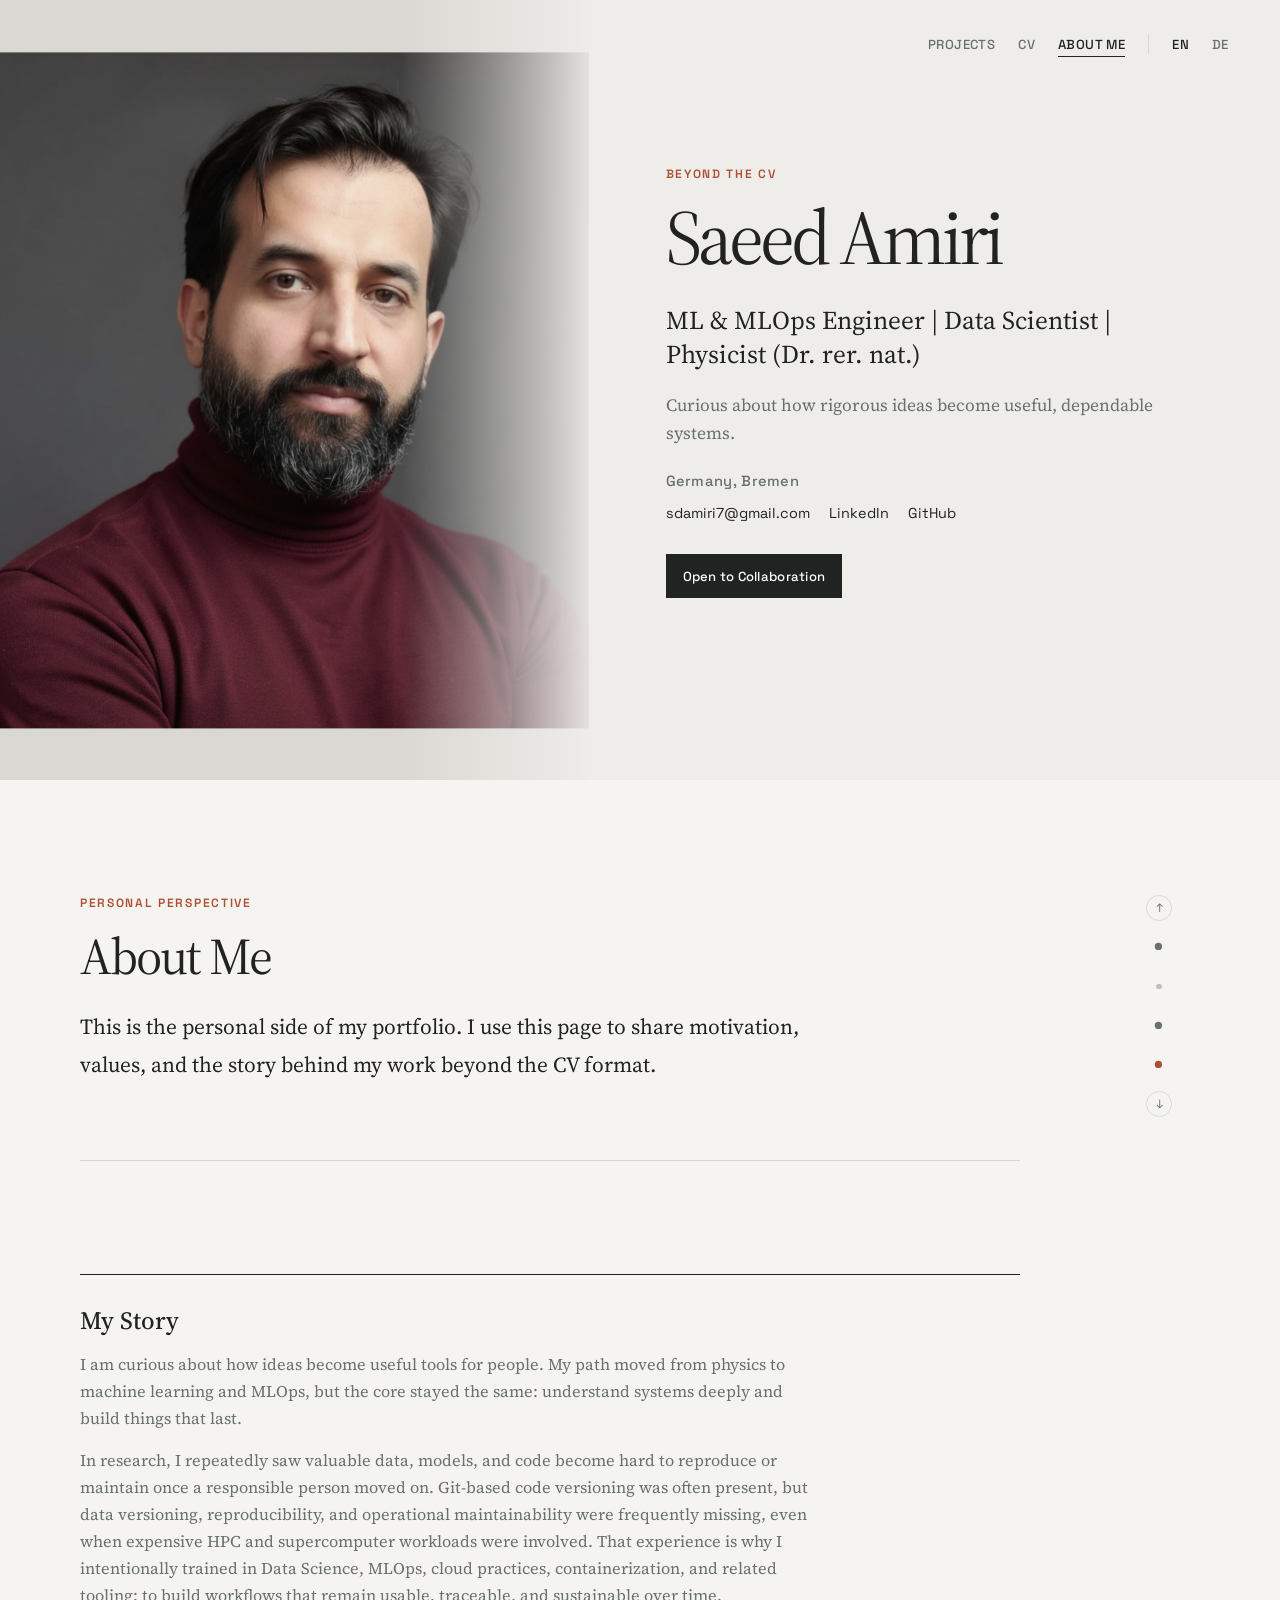
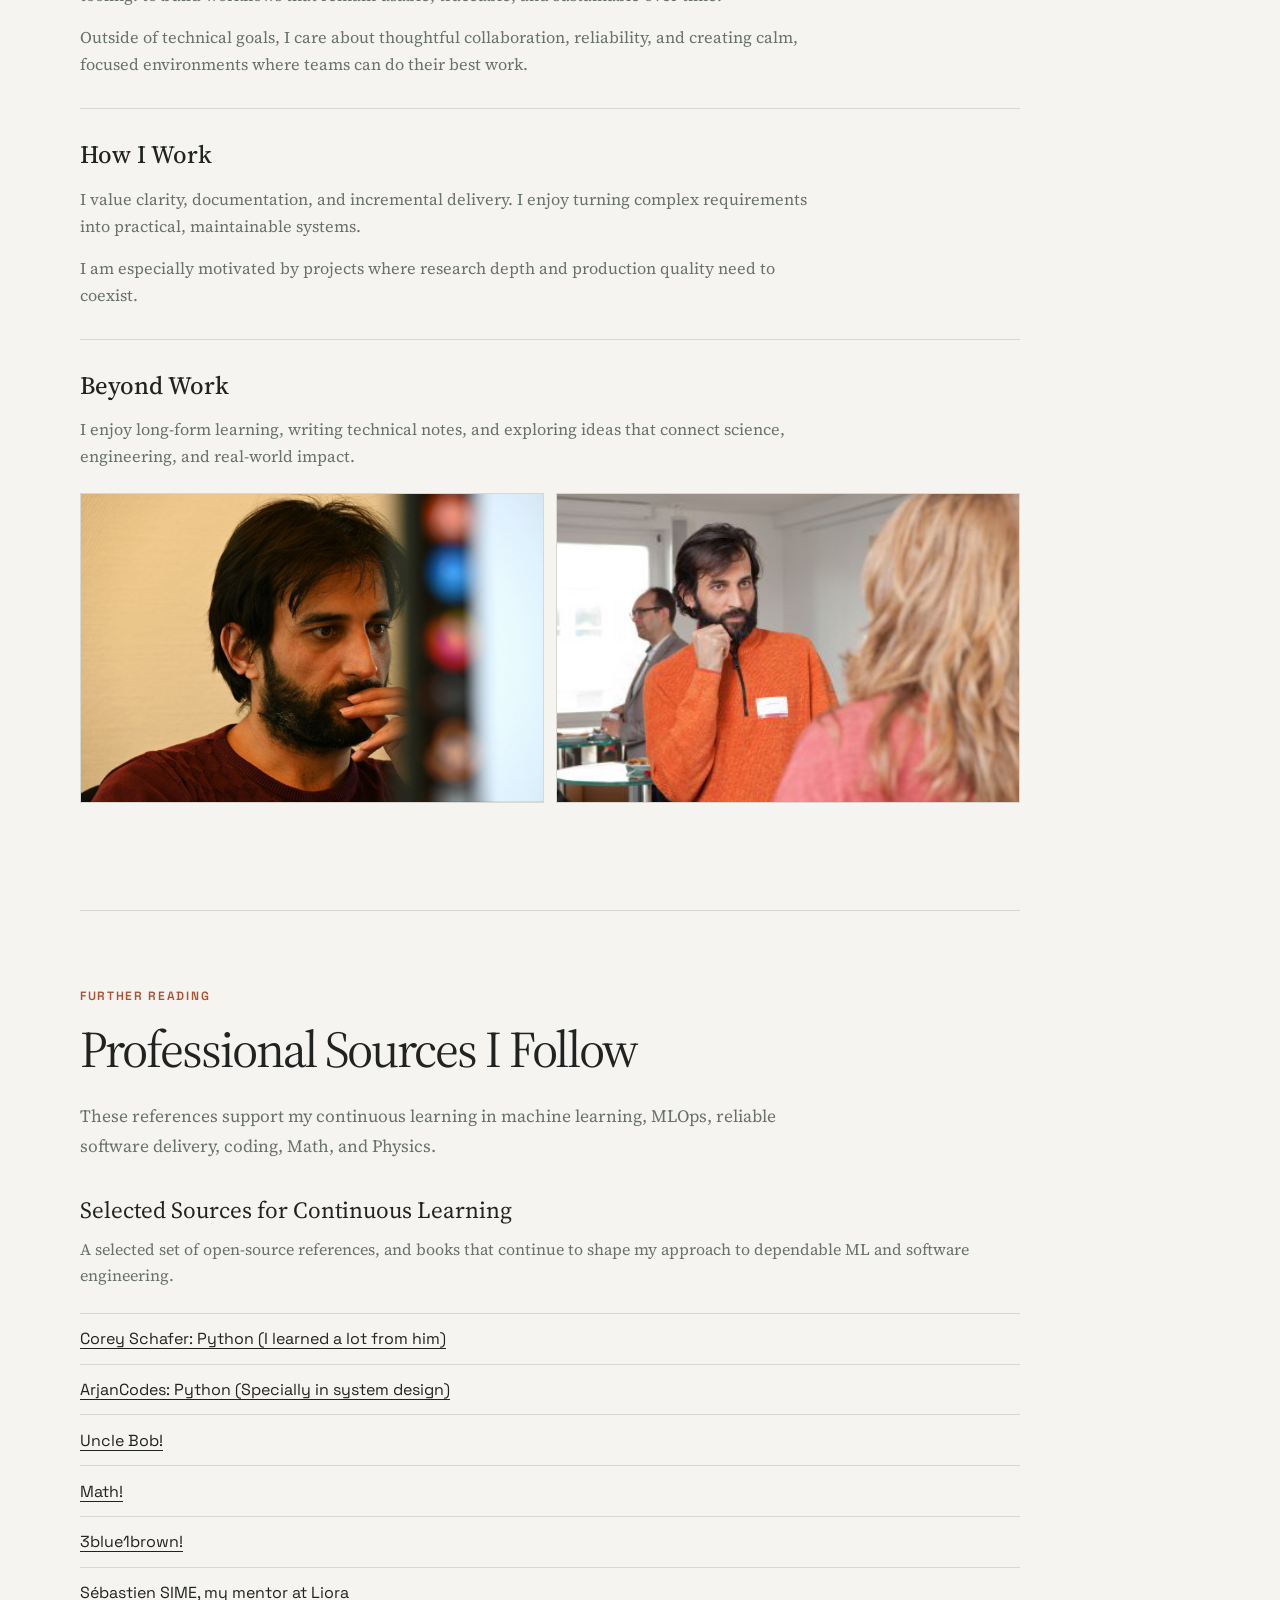
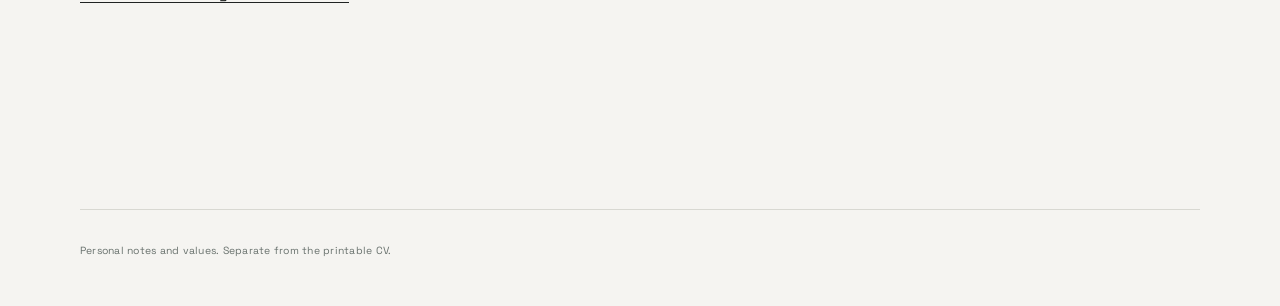
==== commit e872d80e: "fix the tab-bar" ====
--- a/pages/about.html
+++ b/pages/about.html
@@ -11,7 +11,7 @@
       href="https://fonts.googleapis.com/css2?family=Space+Grotesk:wght@400;500;600;700&family=Source+Serif+4:opsz,wght@8..60,400;8..60,500;8..60,600&display=swap"
       rel="stylesheet"
     />
-    <link rel="stylesheet" href="../styles/main.css?v=20261118-1" />
+    <link rel="stylesheet" href="../styles/main.css?v=20261119-1" />
   </head>
   <body class="page-about">
     <header class="site-header">
--- a/styles/main.css
+++ b/styles/main.css
@@ -63,16 +63,19 @@
 }
 
 .site-header {
-  position: relative;
+  position: absolute;
+  top: 0;
+  left: 0;
+  width: 100%;
   z-index: 10;
-  border-bottom: 1px solid rgba(32, 35, 34, 0.1);
-  background: rgba(250, 249, 246, 0.94);
+  border: 0;
+  background: transparent;
 }
 
 .topbar {
   display: flex;
   align-items: center;
-  justify-content: space-between;
+  justify-content: flex-end;
   width: min(1440px, 100%);
   min-height: 88px;
   margin: 0 auto;
@@ -81,13 +84,7 @@
 }
 
 .brand {
-  flex: 0 0 auto;
-  color: var(--text);
-  font-family: var(--serif);
-  font-size: 1.45rem;
-  font-weight: 500;
-  letter-spacing: -0.02em;
-  text-decoration: none;
+  display: none;
 }
 
 .controls {
@@ -1067,22 +1064,32 @@
   .topbar {
     min-height: 74px;
     align-items: flex-start;
+    justify-content: flex-end;
     padding: 1rem 1.25rem;
   }
 
   .brand {
-    margin-top: 0.15rem;
-    font-size: 1.25rem;
+    display: none;
   }
 
   .controls {
-    max-width: 68%;
-    gap: 0.6rem 0.9rem;
+    position: relative;
+    flex-direction: column;
+    align-items: stretch;
+    max-width: 112px;
+    gap: 0;
+    padding: 0.2rem 0.65rem;
+    background: transparent;
   }
 
   .controls a,
   .controls button {
-    font-size: 0.7rem;
+    display: block;
+    padding: 0.55rem 0.2rem;
+    border-bottom: 1px solid rgba(32, 35, 34, 0.1);
+    font-size: 0.68rem;
+    line-height: 1;
+    text-align: right;
   }
 
   .controls .nav-divider {
@@ -1090,7 +1097,10 @@
   }
 
   .controls .nav-cta {
-    padding: 0.35rem 0.5rem;
+    margin-top: 0.35rem;
+    padding: 0.5rem 0.35rem;
+    border-bottom-color: var(--text);
+    text-align: center;
   }
 
   .hero {
@@ -1170,17 +1180,19 @@
 
 @media (max-width: 460px) {
   .site-header {
-    position: static;
+    position: absolute;
   }
 
   .topbar {
-    display: block;
+    display: flex;
+    min-height: 0;
+    padding: 0.75rem;
   }
 
   .controls {
     justify-content: flex-start;
-    max-width: none;
-    margin-top: 0.75rem;
+    max-width: 104px;
+    margin-top: 0;
   }
 
   h1 {
@@ -1258,6 +1270,7 @@
   }
 
   .site-header {
+    position: static;
     border-bottom: 1px solid var(--line);
   }
 
